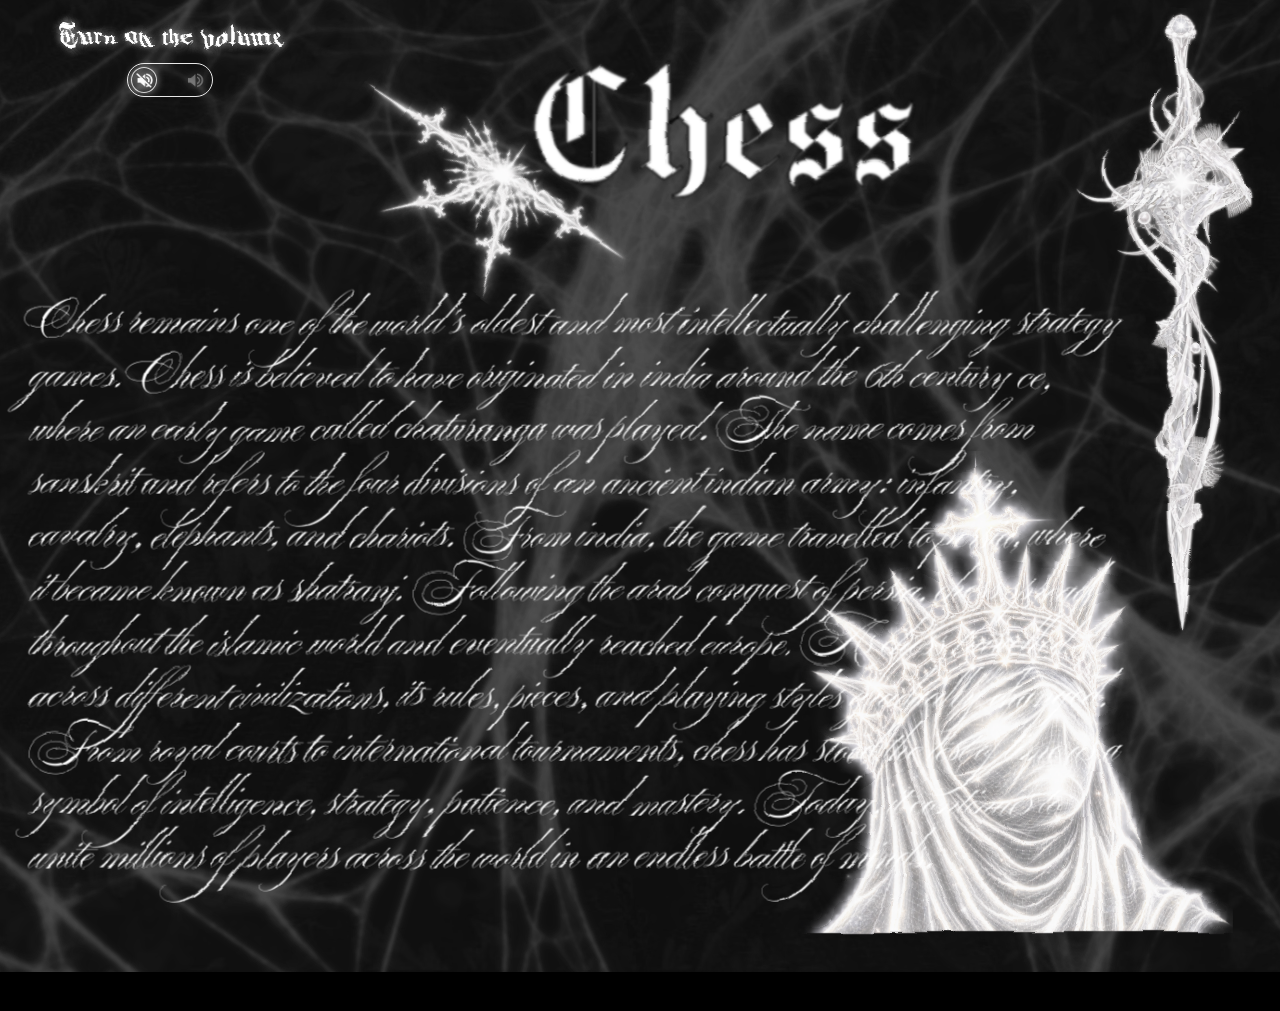
==== index.html @ 6fe042fa "Initial website upload" ====
<!doctype html>
<html lang="en">
<head>
  <meta charset="utf-8">
  <meta name="viewport" content="width=device-width, initial-scale=1">
  <meta name="theme-color" content="#000000">
  <title>Chess — A History of Strategy</title>
  <link rel="stylesheet" href="design.css">
</head>
<body>
  <div id="fogBackground" aria-hidden="true">
    <div id="webTexture" aria-hidden="true"></div>
  </div>
  <main class="page-stage" id="pageStage">
  <div class="shape rect image-db87d6950a4f" aria-hidden="true"></div>
  <div class="shape rect ethereal-w-db88f0aa579b" aria-hidden="true"></div>
<!-- frame: Board -->
<div class="frame board-db6f17278ef7">
<!-- rect: Luminous Ornate Starburst Sigil -->
  <div class="shape rect luminous-o-db871b9f9826">
  </div>
<!-- text: Chess -->
  <div class="shape text chess-db7df4e803c2">
    <svg width="437" xmlns="http://www.w3.org/2000/svg" height="248" id="screenshot-2c511da4-b9eb-80e9-8008-db7df4e803c2" viewBox="432 -190 437 248" style="-webkit-print-color-adjust::exact" xmlns:xlink="http://www.w3.org/1999/xlink" fill="none" version="1.1">
      <style></style>
      <g id="shape-2c511da4-b9eb-80e9-8008-db7df4e803c2">
        <defs>
          <filter id="filter-render-4599" x="-0.004662004662004662" y="-0.008333333333333333" width="1.0093240093240092" height="1.0166666666666666" filterUnits="objectBoundingBox" color-interpolation-filters="sRGB">
            <feFlood flood-opacity="0"></feFlood>
            <feBlend mode="normal" in="SourceGraphic"></feBlend>
            <feGaussianBlur stdDeviation="1"></feGaussianBlur>
          </filter>
          <filter id="filter-blur-render-4599" x="-0.004662004662004662" y="-0.008333333333333333" width="1.0093240093240092" height="1.0166666666666666" filterUnits="objectBoundingBox" color-interpolation-filters="sRGB">
            <feFlood flood-opacity="0"></feFlood>
            <feBlend mode="normal" in="SourceGraphic"></feBlend>
            <feGaussianBlur stdDeviation="1"></feGaussianBlur>
          </filter>
        </defs>
        <g transform="matrix(1.000000, 0.000000, 0.000000, 1.000000, 0.000000, 0.000000)" class="text-container" x="436" y="-185.9999999999999" width="429" height="240" filter="url(#filter-render-4599)" rx="0" ry="0">
          <defs>
            <pattern patternUnits="objectBoundingBox" width="428.6750183105469" height="240" id="fill-0-render-4599-0">
              <g>
                <rect width="428.6750183105469" height="240" style="fill:#ffffff;fill-opacity:1"></rect>
              </g>
            </pattern>
          </defs>
          <g class="fills" id="fills-2c511da4-b9eb-80e9-8008-db7df4e803c2"><text x="436" y="54.000000000000114" dominant-baseline="ideographic" textLength="428.6750183105469" lengthAdjust="spacingAndGlyphs" style="text-transform:none;font-family:&quot;Manufacturing Consent&quot;;letter-spacing:normal;font-style:normal;font-weight:400;white-space:pre;font-size:200px;text-decoration:none;direction:ltr;fill:#ffffff;fill-opacity:1">Chess</text></g>
          <g id="strokes-2c511da4-b9eb-80e9-8008-dbe4204a4ffa-2c511da4-b9eb-80e9-8008-db7df4e803c2" class="strokes">
            <g class="inner-stroke-shape">
              <defs>
                <clipPath id="inner-stroke-render-4599-0-2c511da4-b9eb-80e9-8008-db7df4e803c2-0">
                  <use href="#stroke-shape-render-4599-0-2c511da4-b9eb-80e9-8008-db7df4e803c2-0"></use>
                </clipPath><text x="436" y="54.000000000000114" dominant-baseline="ideographic" textLength="428.6750183105469" lengthAdjust="spacingAndGlyphs" style="text-transform:none;font-family:&quot;Manufacturing Consent&quot;;letter-spacing:normal;font-style:normal;font-weight:400;white-space:pre;font-size:200px;text-decoration:none;direction:ltr;fill:none;fill-opacity:none;stroke-width:4;stroke:#000000;stroke-opacity:1" id="stroke-shape-render-4599-0-2c511da4-b9eb-80e9-8008-db7df4e803c2-0">Chess</text>
              </defs>
              <use href="#stroke-shape-render-4599-0-2c511da4-b9eb-80e9-8008-db7df4e803c2-0" clip-path="url(&#x27;#inner-stroke-render-4599-0-2c511da4-b9eb-80e9-8008-db7df4e803c2-0&#x27;)"></use>
            </g>
          </g>
        </g>
      </g>
    </svg>
  </div>
  <!-- text: Chess remains one of the world's oldest and most intellectually challenging strategy games. Chess is believed to have originated in india around the 6th  century ce, where an early game called chaturanga was played. The name comes from sanskrit and refers to the four divisions of -->
  <div class="shape text chess-rema-dbd676393f07">
    <div class="text-node-html" id="html-text-node-2c511da4-b9eb-80e9-8008-dbd676393f07" data-x="34" data-y="322.0000000000001">
      <div class="root rich-text root-0" xmlns="http://www.w3.org/1999/xhtml">
        <div class="paragraph-set root-0-paragraph-set-0">
          <p class="paragraph root-0-paragraph-set-0-paragraph-0" dir="auto"><span class="text-node root-0-paragraph-set-0-paragraph-0-text-0">Chess remains one of the world&#x27;s oldest and most intellectually challenging strategy games. Chess is believed to have originated in india around the 6th century ce, where an early game called chaturanga was played. The name comes from sanskrit and refers to the four divisions of an ancient indian army: infantry, cavalry, elephants, and chariots. From india, the game travelled to persia, where it became known as shatranj. Following the arab conquest of persia, chess spread throughout the islamic world and eventually reached europe. As chess travelled across different civilizations, its rules, pieces, and playing styles gradually changed. From royal courts to international tournaments, chess has stood the test of time as a symbol of intelligence, strategy, patience, and mastery. Today, it continues to unite millions of players across the world in an endless battle of minds.</span></p>        </div>
      </div>
    </div>
  </div>
</div>
  </main>
  <script>
    (() => {
      const board = document.querySelector('.board-db6f17278ef7');
      const stage = document.getElementById('pageStage');
      const baseWidth = 1380;
      const baseHeight = 1090;
      function fitBoard() {
        const portraitLayout = window.matchMedia('(max-width: 700px) and (orientation: portrait)').matches;
        if (portraitLayout) {
          board.style.transform = 'none';
          board.style.left = '0px';
          stage.style.height = 'auto';
          stage.style.setProperty('--board-scale', 1);
          return;
        }
        const scale = Math.min(1, window.innerWidth / baseWidth);
        board.style.transform = `scale(${scale})`;
        const boardLeft = Math.max(0, (window.innerWidth - baseWidth * scale) / 2);
        board.style.left = `${boardLeft}px`;
        stage.style.height = `${Math.max(window.innerHeight, baseHeight * scale)}px`;
        stage.style.setProperty("--board-scale", scale);
      }
      window.addEventListener('resize', fitBoard, { passive: true });
      fitBoard();
    })();
  </script>  <!-- Low-strength animated displacement for a continuous liquid shimmer. -->
  <svg class="fluid-definitions" aria-hidden="true" focusable="false">
    <filter id="ambientFluidFilter" x="-12%" y="-12%" width="124%" height="124%" color-interpolation-filters="sRGB">
      <feTurbulence type="fractalNoise" baseFrequency="0.008 0.012" numOctaves="2" seed="8" result="fluidNoise">
        <animate attributeName="baseFrequency" values="0.01 0.014;0.016 0.022;0.01 0.014" dur="8s" repeatCount="indefinite" />
      </feTurbulence>
      <feDisplacementMap in="SourceGraphic" in2="fluidNoise" scale="3" xChannelSelector="R" yChannelSelector="G">
        <animate attributeName="scale" values="6;11;6" dur="6s" repeatCount="indefinite" />
      </feDisplacementMap>
    </filter>
    <filter id="kineticTextFilter" x="-14%" y="-20%" width="128%" height="140%" color-interpolation-filters="sRGB">
      <feTurbulence type="fractalNoise" baseFrequency="0.012 0.018" numOctaves="2" seed="5" result="textNoise">
        <animate attributeName="baseFrequency" values="0.02 0.028;0.034 0.044;0.02 0.028" dur="4s" repeatCount="indefinite" />
      </feTurbulence>
      <feDisplacementMap in="SourceGraphic" in2="textNoise" scale="8" xChannelSelector="R" yChannelSelector="G">
        <animate attributeName="scale" values="10;18;10" dur="3s" repeatCount="indefinite" />
      </feDisplacementMap>
    </filter>  </svg>
  <audio id="backgroundSong" src="song.mp3" autoplay loop preload="auto"></audio>
  <section class="sound-ui" aria-label="Background music control">
    <button id="volumePrompt" class="volume-prompt" type="button">Turn on the volume</button>
    <div class="volume-control">
      <button id="volumeToggle" class="sound-toggle" type="button" role="switch" aria-checked="false" aria-label="Turn background music on">
        <span class="sound-toggle-thumb"></span>
        <span class="volume-icon volume-icon--off" role="img" aria-label="Volume muted"></span>
        <span class="volume-icon volume-icon--on" role="img" aria-label="Volume on"></span>
      </button>
    </div>
  </section>
  <canvas id="emberDissolve" aria-hidden="true"></canvas>
  <script id="background-audio-controls">
    (() => {
      const audio = document.getElementById('backgroundSong');
      const toggle = document.getElementById('volumeToggle');
      const prompt = document.getElementById('volumePrompt');
      const canvas = document.getElementById('emberDissolve');
      const ctx = canvas.getContext('2d');
      const reducedMotion = matchMedia('(prefers-reduced-motion: reduce)').matches;
      let particles = [];
      let hidePromptTimer = 0;
      let particleFrame = 0;
      let audioFade = 0;
      function fadeAudio(target) {
        if (audioFade) cancelAnimationFrame(audioFade);
        const start = audio.volume;
        const startedAt = performance.now();
        const duration = 520;
        audio.muted = false;
        function step(now) {
          const progress = Math.min(1, (now - startedAt) / duration);
          const eased = 1 - Math.pow(1 - progress, 3);
          audio.volume = start + (target - start) * eased;
          if (progress < 1) audioFade = requestAnimationFrame(step);
          else { audioFade = 0; if (target === 0) audio.muted = true; }
        }
        audioFade = requestAnimationFrame(step);
      }
      audio.volume = 0;
      audio.muted = true;
      audio.play().catch(() => {});
      function resizeCanvas() {
        const dpr = Math.min(devicePixelRatio || 1, 2);
        canvas.width = Math.round(innerWidth * dpr);
        canvas.height = Math.round(innerHeight * dpr);
        canvas.style.width = innerWidth + 'px';
        canvas.style.height = innerHeight + 'px';
        ctx.setTransform(dpr, 0, 0, dpr, 0, 0);
      }
      resizeCanvas();
      addEventListener('resize', resizeCanvas, { passive: true });
      function emitMist() {
        if (reducedMotion) return;
        const rect = prompt.getBoundingClientRect();
        for (let i = 0; i < 105; i++) {
          particles.push({
            x: rect.left + Math.random() * rect.width,
            y: rect.top + Math.random() * rect.height,
            vx: (Math.random() - 0.5) * 0.8,
            vy: -0.2 - Math.random() * 0.75,
            size: 7 + Math.random() * 14,
            life: 0.85 + Math.random() * 0.15
          });
        }
        if (!particleFrame) particleFrame = requestAnimationFrame(drawMist);
      }
      function drawMist() {
        ctx.clearRect(0, 0, innerWidth, innerHeight);
        particles = particles.filter(p => p.life > 0);
        for (const p of particles) {
          p.x += p.vx; p.y += p.vy; p.vx += (Math.random() - 0.5) * 0.018;
          p.size += 0.055; p.life -= 0.006;
          const alpha = Math.max(0, p.life) * 0.42;
          const fog = ctx.createRadialGradient(p.x, p.y, 0, p.x, p.y, p.size);
          fog.addColorStop(0, `rgba(255,255,255,${alpha * 0.16})`);
          fog.addColorStop(0.42, `rgba(238,244,255,${alpha * 0.09})`);
          fog.addColorStop(1, 'rgba(255,255,255,0)');
          ctx.fillStyle = fog;
          ctx.beginPath(); ctx.arc(p.x, p.y, p.size, 0, Math.PI * 2); ctx.fill();
        }
        particleFrame = particles.length ? requestAnimationFrame(drawMist) : 0;
      }
      function setEnabled(enabled) {
        toggle.setAttribute('aria-checked', String(enabled));
        toggle.setAttribute('aria-label', enabled ? 'Turn background music off' : 'Turn background music on');
        if (enabled) {
          audio.play().catch(() => {});
          fadeAudio(0.42);
          if (!prompt.classList.contains('is-off') && !prompt.classList.contains('is-dissolving')) {
            prompt.classList.add('is-dissolving'); emitMist(); clearTimeout(hidePromptTimer);
            hidePromptTimer = setTimeout(() => { prompt.classList.add('is-off'); prompt.classList.remove('is-dissolving'); }, 2500);
          }
        } else {
          fadeAudio(0);
          clearTimeout(hidePromptTimer);
          prompt.classList.remove('is-off', 'is-dissolving');
        }
      }
      toggle.addEventListener('click', () => setEnabled(toggle.getAttribute('aria-checked') !== 'true'));
      prompt.addEventListener('click', () => setEnabled(true));
      document.addEventListener('visibilitychange', () => {
        if (!document.hidden && toggle.getAttribute('aria-checked') === 'true') audio.play().catch(() => {});
      });
    })();
  </script>
  <script id="kinetic-typography-script">
    (() => {
      const paragraph = document.querySelector('.chess-rema-dbd676393f07 .text-node');
      const heading = document.querySelector('.chess-db7df4e803c2');
      if (!paragraph) return;
      const textTargets = [paragraph, document.getElementById('volumePrompt')].filter(Boolean);
      const words = [];
      for (const target of textTargets) {
        const fragment = document.createDocumentFragment();
        for (const token of target.textContent.match(/\s+|\S+/g) || []) {
          if (/^\s+$/.test(token)) {
            fragment.append(document.createTextNode(token));
          } else {
            const word = document.createElement('span');
            word.className = 'kinetic-word';
            word.textContent = token;
            fragment.append(word);
            words.push(word);
          }
        }
        target.replaceChildren(fragment);
      }

      const pointer = { x: 0, y: 0, sx: 0, sy: 0, inside: false, started: false };
      let raf = 0;
      function move(event) {
        if (!pointer.started) {
          pointer.x = pointer.sx = event.clientX;
          pointer.y = pointer.sy = event.clientY;
          pointer.started = true;
        } else {
          pointer.x = event.clientX;
          pointer.y = event.clientY;
        }
        pointer.inside = true;
        if (!raf) raf = requestAnimationFrame(animate);
      }
      function leave() {
        pointer.inside = false;
        if (!raf) raf = requestAnimationFrame(animate);
      }
      function animate() {
        const ease = 0.09;
        pointer.sx += (pointer.x - pointer.sx) * ease;
        pointer.sy += (pointer.y - pointer.sy) * ease;
        let unsettled = Math.abs(pointer.x - pointer.sx) + Math.abs(pointer.y - pointer.sy) > 0.2;
        for (const word of words) {
          const rect = word.getBoundingClientRect();
          const dx = pointer.sx - (rect.left + rect.width / 2);
          const dy = pointer.sy - (rect.top + rect.height / 2);
          const distance = Math.hypot(dx, dy);
          const influence = pointer.inside ? Math.max(0, 1 - distance / 240) : 0;
          const hover = pointer.inside ? Math.max(0, 1 - distance / 100) : 0;
          const mx = dx * influence * 0.24;
          const my = dy * influence * 0.24 - hover * 16;
          word.style.setProperty('--mag-x', `${mx.toFixed(2)}px`);
          word.style.setProperty('--mag-y', `${my.toFixed(2)}px`);
          word.style.setProperty('--depth-z', `${(hover * 22).toFixed(2)}px`);
          word.style.setProperty('--tilt-x', `${(-dy / 78 * hover * 16).toFixed(2)}deg`);
          word.style.setProperty('--tilt-y', `${(dx / 78 * hover * 16).toFixed(2)}deg`);
          word.style.setProperty('--fluid-stretch', `${(1 + influence * 0.025).toFixed(3)}`);
          word.classList.toggle('kinetic-near', influence > 0.02);
          word.classList.toggle('kinetic-hover', hover > 0.04);
          if (influence > 0.01) unsettled = true;
        }
        if (heading) {
          const rect = heading.getBoundingClientRect();
          const dx = pointer.sx - (rect.left + rect.width / 2);
          const dy = pointer.sy - (rect.top + rect.height / 2);
          const distance = Math.hypot(dx, dy);
          const influence = pointer.inside ? Math.max(0, 1 - distance / 330) : 0;
          const hover = pointer.inside ? Math.max(0, 1 - distance / 165) : 0;
          heading.style.setProperty('--heading-x', `${(dx * influence * 0.12).toFixed(2)}px`);
          heading.style.setProperty('--heading-y', `${(dy * influence * 0.12 - hover * 7).toFixed(2)}px`);
          heading.style.setProperty('--heading-rotate-x', `${(-dy / 165 * hover * 7).toFixed(2)}deg`);
          heading.style.setProperty('--heading-rotate-y', `${(dx / 165 * hover * 7).toFixed(2)}deg`);
          heading.style.setProperty('--heading-scale', `${(1 + hover * 0.06).toFixed(3)}`);
          heading.classList.toggle('kinetic-heading-active', hover > 0.02);
          if (influence > 0.01) unsettled = true;
        }        raf = unsettled ? requestAnimationFrame(animate) : 0;
      }
      addEventListener('pointermove', move, { passive: true });
      addEventListener('pointerleave', leave, { passive: true });
      addEventListener('blur', leave);
    })();
  </script>
</body>
</html>
---- design.css ----
/* latin-ext */
@font-face {
  font-family: 'Manufacturing Consent';
  font-style: normal;
  font-weight: 400;
  font-display: block;
  src: url([data-uri]) format('woff2');
  unicode-range: U+0100-02BA, U+02BD-02C5, U+02C7-02CC, U+02CE-02D7, U+02DD-02FF, U+0304, U+0308, U+0329, U+1D00-1DBF, U+1E00-1E9F, U+1EF2-1EFF, U+2020, U+20A0-20AB, U+20AD-20C4, U+2113, U+2C60-2C7F, U+A720-A7FF;
}
/* latin */
@font-face {
  font-family: 'Manufacturing Consent';
  font-style: normal;
  font-weight: 400;
  font-display: block;
  src: url([data-uri]) format('woff2');
  unicode-range: U+0000-00FF, U+0131, U+0152-0153, U+02BB-02BC, U+02C6, U+02DA, U+02DC, U+0304, U+0308, U+0329, U+2000-206F, U+20AC, U+2122, U+2191, U+2193, U+2212, U+2215, U+FEFF, U+FFFD;
}

/* vietnamese */
@font-face {
  font-family: 'Ballet';
  font-style: normal;
  font-weight: 400;
  font-display: block;
  src: url([data-uri]) format('woff2');
  unicode-range: U+0102-0103, U+0110-0111, U+0128-0129, U+0168-0169, U+01A0-01A1, U+01AF-01B0, U+0300-0301, U+0303-0304, U+0308-0309, U+0323, U+0329, U+1EA0-1EF9, U+20AB;
}
/* latin-ext */
@font-face {
  font-family: 'Ballet';
  font-style: normal;
  font-weight: 400;
  font-display: block;
  src: url([data-uri]) format('woff2');
  unicode-range: U+0100-02BA, U+02BD-02C5, U+02C7-02CC, U+02CE-02D7, U+02DD-02FF, U+0304, U+0308, U+0329, U+1D00-1DBF, U+1E00-1E9F, U+1EF2-1EFF, U+2020, U+20A0-20AB, U+20AD-20C4, U+2113, U+2C60-2C7F, U+A720-A7FF;
}
/* latin */
@font-face {
  font-family: 'Ballet';
  font-style: normal;
  font-weight: 400;
  font-display: block;
  src: url([data-uri]) format('woff2');
  unicode-range: U+0000-00FF, U+0131, U+0152-0153, U+02BB-02BC, U+02C6, U+02DA, U+02DC, U+0304, U+0308, U+0329, U+2000-206F, U+20AC, U+2122, U+2191, U+2193, U+2212, U+2215, U+FEFF, U+FFFD;
}


html, body {
  margin: 0;
  min-height: 100%;
  min-width: 100%;
  padding: 0;
}

body {
  display: flex;
  flex-direction: column;
  align-items: center;
  width: 100vw;
  min-height: 100vh;
}

* {
  box-sizing: border-box;
}

.text-node { background-clip: text !important; -webkit-background-clip: text !important; }

/* Board */
.board-db6f17278ef7 {
  position: relative;
  width: 1380px;
  height: 1090px;
  background: #000000FF;
  overflow: hidden;
  z-index: 0;
}

/* king */
/* Chess remains one of the world's oldest and most intellectually challenging strategy games. Chess is believed to have originated in india around the 6th  century ce, where an early game called chaturanga was played. The name comes from sanskrit and refers to the four divisions of */
.chess-rema-dbd676393f07 {
  position: absolute;
  left: 34px;
  top: 322px;
  width: 1182px;
}
.chess-rema-dbd676393f07 .root-0 {
  
  
  display: flex;
  white-space: break-spaces;
  align-items: flex-start;
}
.chess-rema-dbd676393f07 .root-0-paragraph-set-0 {
  display: inline-flex;
  flex-direction: column;
  justify-content: inherit;
  min-width: 100%;
  margin-right: 1px;
  vertical-align: top;
}
.chess-rema-dbd676393f07 .root-0-paragraph-set-0-paragraph-0 {
  font-size: 0;
  line-height: 1.2;
  margin: 0;
  text-align: start;
}
.chess-rema-dbd676393f07 .root-0-paragraph-set-0-paragraph-0-text-0 {
  color: rgba(255, 255, 255, 1);
  text-transform: none;
  
  line-break: auto;
  overflow-wrap: initial;
  white-space: break-spaces;
  font-size: 48px;
  text-rendering: geometricPrecision;
  caret-color: rgba(255, 255, 255, 1);
  text-decoration: none;
  letter-spacing: 0px;
  font-family: "Ballet";
  font-style: normal;
  font-weight: 400;
}
.chess-rema-dbd676393f07 .root-0-paragraph-set-0-paragraph-1 {
  font-size: 0;
  line-height: 1.2;
  margin: 0;
  text-align: start;
}
.chess-rema-dbd676393f07 .root-0-paragraph-set-0-paragraph-1-text-0 {
  color: rgba(255, 255, 255, 1);
  text-transform: none;
  
  line-break: auto;
  overflow-wrap: initial;
  white-space: break-spaces;
  font-size: 48px;
  text-rendering: geometricPrecision;
  caret-color: rgba(255, 255, 255, 1);
  text-decoration: none;
  letter-spacing: 0px;
  font-family: "Ballet";
  font-style: normal;
  font-weight: 400;
}
.chess-rema-dbd676393f07 .root-0-paragraph-set-0-paragraph-2 {
  font-size: 0;
  line-height: 1.2;
  margin: 0;
  text-align: start;
}
.chess-rema-dbd676393f07 .root-0-paragraph-set-0-paragraph-2-text-0 {
  color: rgba(255, 255, 255, 1);
  text-transform: none;
  
  line-break: auto;
  overflow-wrap: initial;
  white-space: break-spaces;
  font-size: 48px;
  text-rendering: geometricPrecision;
  caret-color: rgba(255, 255, 255, 1);
  text-decoration: none;
  letter-spacing: 0px;
  font-family: "Ballet";
  font-style: normal;
  font-weight: 400;
}
.chess-rema-dbd676393f07 .root-0-paragraph-set-0-paragraph-3 {
  font-size: 0;
  line-height: 1.2;
  margin: 0;
  text-align: start;
}
.chess-rema-dbd676393f07 .root-0-paragraph-set-0-paragraph-3-text-0 {
  color: rgba(255, 255, 255, 1);
  text-transform: none;
  
  line-break: auto;
  overflow-wrap: initial;
  white-space: break-spaces;
  font-size: 48px;
  text-rendering: geometricPrecision;
  caret-color: rgba(255, 255, 255, 1);
  text-decoration: none;
  letter-spacing: 0px;
  font-family: "Ballet";
  font-style: normal;
  font-weight: 400;
}
.chess-rema-dbd676393f07 .root-0-paragraph-set-0-paragraph-4 {
  font-size: 0;
  line-height: 1.2;
  margin: 0;
  text-align: start;
}
.chess-rema-dbd676393f07 .root-0-paragraph-set-0-paragraph-4-text-0 {
  color: rgba(255, 255, 255, 1);
  text-transform: none;
  
  line-break: auto;
  overflow-wrap: initial;
  white-space: break-spaces;
  font-size: 48px;
  text-rendering: geometricPrecision;
  caret-color: rgba(255, 255, 255, 1);
  text-decoration: none;
  letter-spacing: 0px;
  font-family: "Ballet";
  font-style: normal;
  font-weight: 400;
}
.chess-rema-dbd676393f07 .root-0-paragraph-set-0-paragraph-5 {
  font-size: 0;
  line-height: 1.2;
  margin: 0;
  text-align: start;
}
.chess-rema-dbd676393f07 .root-0-paragraph-set-0-paragraph-5-text-0 {
  color: rgba(255, 255, 255, 1);
  text-transform: none;
  
  line-break: auto;
  overflow-wrap: initial;
  white-space: break-spaces;
  font-size: 48px;
  text-rendering: geometricPrecision;
  caret-color: rgba(255, 255, 255, 1);
  text-decoration: none;
  letter-spacing: 0px;
  font-family: "Ballet";
  font-style: normal;
  font-weight: 400;
}
.chess-rema-dbd676393f07 .root-0-paragraph-set-0-paragraph-6 {
  font-size: 0;
  line-height: 1.2;
  margin: 0;
  text-align: start;
}
.chess-rema-dbd676393f07 .root-0-paragraph-set-0-paragraph-6-text-0 {
  color: rgba(255, 255, 255, 1);
  text-transform: none;
  
  line-break: auto;
  overflow-wrap: initial;
  white-space: break-spaces;
  font-size: 48px;
  text-rendering: geometricPrecision;
  caret-color: rgba(255, 255, 255, 1);
  text-decoration: none;
  letter-spacing: 0px;
  font-family: "Ballet";
  font-style: normal;
  font-weight: 400;
}
.chess-rema-dbd676393f07 .root-0-paragraph-set-0-paragraph-7 {
  font-size: 0;
  line-height: 1.2;
  margin: 0;
  text-align: start;
}
.chess-rema-dbd676393f07 .root-0-paragraph-set-0-paragraph-7-text-0 {
  color: rgba(255, 255, 255, 1);
  text-transform: none;
  
  line-break: auto;
  overflow-wrap: initial;
  white-space: break-spaces;
  font-size: 48px;
  text-rendering: geometricPrecision;
  caret-color: rgba(255, 255, 255, 1);
  text-decoration: none;
  letter-spacing: 0px;
  font-family: "Ballet";
  font-style: normal;
  font-weight: 400;
}

/* Chess */
.chess-db7df4e803c2 > svg {
  position: absolute;
  top: 0px;
  left: 0px;
  transform: translate(-4px,-4px);
}
.chess-db7df4e803c2 {
  position: absolute;
  left: 560px;
  top: 11px;
  height: 240px;
}
.chess-db7df4e803c2 .root-0 {
  
  
  display: flex;
  white-space: break-spaces;
  align-items: flex-start;
}
.chess-db7df4e803c2 .root-0-paragraph-set-0 {
  display: inline-flex;
  flex-direction: column;
  justify-content: inherit;
  
  margin-right: 1px;
  vertical-align: top;
}
.chess-db7df4e803c2 .root-0-paragraph-set-0-paragraph-0 {
  font-size: 0;
  line-height: 1.2;
  margin: 0;
  text-align: left;
}
.chess-db7df4e803c2 .root-0-paragraph-set-0-paragraph-0-text-0 {
  color: rgba(255, 255, 255, 1);
  text-transform: none;
  
  line-break: auto;
  overflow-wrap: initial;
  white-space: pre;
  font-size: 200px;
  text-rendering: geometricPrecision;
  caret-color: rgba(255, 255, 255, 1);
  text-decoration: none;
  letter-spacing: 0px;
  font-family: "Manufacturing Consent";
  font-style: normal;
  font-weight: 400;
}

/* image */
.image-db87d6950a4f {
  position: absolute;
  left: 845px;
  top: 586px;
  width: 509px;
  height: 518px;
  background: url("kingbg.png") no-repeat center center / cover;
}

/* Luminous Ornate Starburst Sigil */
.luminous-o-db871b9f9826 {
  position: absolute;
  left: 416.26px;
  top: 12.57px;
  width: 244px;
  height: 345px;
  transform: matrix(0.56, -0.83, 0.83, 0.56, -0.00, 0.00);
  background: url("titleborder.png") no-repeat center center / cover;
  border: 2px solid #000000FF;
}

/* Ethereal White Filigree Sword */
.ethereal-w-db88f0aa579b {
  position: absolute;
  left: 974px;
  top: 176px;
  width: 618px;
  height: 820px;
  background: url("swordbg.png") no-repeat center center / cover;
}

/* Page layout and responsive scaling */
html, body { margin: 0; min-height: 100%; background: #000; color: #fff; }
body { overflow-x: hidden; overflow-y: auto; }
.page-stage { position: relative; width: 100%; min-height: 100vh; overflow: hidden; background: #000; }
.board-db6f17278ef7 { transform-origin: top left; overflow: visible; }
@media (prefers-reduced-motion: reduce) { html { scroll-behavior: auto; } }

/* Browser-scaled background artwork stays behind the board content. */
.page-stage { overflow: visible; --board-scale: 1; background: #000; }
.board-db6f17278ef7 { background: transparent; z-index: 1; }
.image-db87d6950a4f {
  position: fixed; left: auto; right: calc(50px * var(--board-scale)); top: auto; bottom: calc(-35px * var(--board-scale));
  width: calc(509px * var(--board-scale)); height: calc(518px * var(--board-scale));
  background: url("kingbg.png") no-repeat center / contain;
  z-index: 0; pointer-events: none;
}
.ethereal-w-db88f0aa579b {
  position: fixed; left: auto; right: calc(-200px * var(--board-scale)); top: calc(-144px * var(--board-scale)); bottom: auto;
  width: calc(618px * var(--board-scale)); height: calc(820px * var(--board-scale));
  background: url("swordbg.png") no-repeat center / contain;
  z-index: 0; pointer-events: none;
}
.luminous-o-db871b9f9826 {
  left: 416.26px; top: 12.57px; width: 244px; height: 345px;
  transform: rotate(304.36deg); border: 0;
  background: url("titleborder.png") no-repeat center / contain;
  pointer-events: none;
}
/* Layout refinements for the current viewport composition. */
.ethereal-w-db88f0aa579b {
  width: calc(464px * var(--board-scale));
  height: calc(615px * var(--board-scale));
  background-size: contain;
}
.chess-rema-dbd676393f07 {
  width: 860px;
}
.chess-rema-dbd676393f07 .root-0-paragraph-set-0 {
  min-width: 0;
  width: 100%;
}
.chess-rema-dbd676393f07 p,
.chess-rema-dbd676393f07 .text-node {
  white-space: normal !important;
  word-spacing: normal;
  letter-spacing: 0;
  text-align: left;
}.ethereal-w-db88f0aa579b {
  right: calc(-150px * var(--board-scale));
  top: calc(106px * var(--board-scale));
}.ethereal-w-db88f0aa579b {
  width: calc(524px * var(--board-scale));
  height: calc(675px * var(--board-scale));
  top: calc(56px * var(--board-scale));
}.ethereal-w-db88f0aa579b { top: calc(-44px * var(--board-scale)); }.ethereal-w-db88f0aa579b { top: calc(2px * var(--board-scale)); }.ethereal-w-db88f0aa579b {
  right: calc(-155px * var(--board-scale));
  top: calc(4px * var(--board-scale));
}.ethereal-w-db88f0aa579b { top: calc(8px * var(--board-scale)); }.chess-rema-dbd676393f07 { width: 740px; }.chess-rema-dbd676393f07 { width: 1182px; }body { background: #000; }
.page-stage { position: relative; z-index: 1; background: transparent; }
#fogBackground {
  position: fixed;
  inset: -8%;
  z-index: 0;
  overflow: hidden;
  pointer-events: none;
  background: #000;
}
#fogBackground::before,
#fogBackground::after {
  content: "";
  position: absolute;
  inset: 0;
  background: url("fog.jpg") center / cover no-repeat;
  mix-blend-mode: screen;
  will-change: transform, opacity;
}
#fogBackground::before {
  opacity: 0.22;
  filter: grayscale(1) brightness(0.62) contrast(0.8);
  animation: fog-drift-a 24s ease-in-out infinite alternate;
}
#fogBackground::after {
  opacity: 0.12;
  filter: grayscale(1) brightness(0.75) blur(2px);
  transform: scale(1.15);
  animation: fog-drift-b 31s ease-in-out infinite alternate;
}
@keyframes fog-drift-a {
  from { transform: translate3d(-2%, -1%, 0) scale(1.02); }
  to { transform: translate3d(2%, 1%, 0) scale(1.08); }
}
@keyframes fog-drift-b {
  from { transform: translate3d(2%, 1%, 0) scale(1.14); }
  to { transform: translate3d(-2%, -1%, 0) scale(1.21); }
}
@media (prefers-reduced-motion: reduce) {
  #fogBackground::before, #fogBackground::after { animation: none; }
}
#webTexture {
  position: absolute;
  inset: -8%;
  z-index: 1;
  overflow: hidden;
  pointer-events: none;
}
#webTexture::before,
#webTexture::after {
  content: "";
  position: absolute;
  inset: 0;
  background: url("web.png") center / cover no-repeat;
  filter: grayscale(1) brightness(0.65) contrast(0.8) blur(1px);
  mix-blend-mode: screen;
  will-change: transform, opacity;
}
#webTexture::before {
  opacity: 0.18;
  animation: web-drift-a 84s ease-in-out infinite alternate;
}
#webTexture::after {
  opacity: 0.09;
  filter: grayscale(1) brightness(0.7) blur(5px);
  animation: web-drift-b 112s ease-in-out infinite alternate;
}
@keyframes web-drift-a {
  from { transform: translate3d(-2%, 1%, 0) scale(1.04) rotate(-1deg); }
  to { transform: translate3d(2%, -1%, 0) scale(1.12) rotate(1deg); }
}
@keyframes web-drift-b {
  from { transform: translate3d(1%, -2%, 0) scale(1.15) rotate(1deg); }
  to { transform: translate3d(-1%, 2%, 0) scale(1.24) rotate(-1deg); }
}
@media (prefers-reduced-motion: reduce) {
  #webTexture::before, #webTexture::after { animation: none; }
}
/* More visible drift for the ethereal web texture. */
#webTexture::before {
  opacity: 0.28;
  animation: web-drift-visible-a 24s ease-in-out infinite alternate;
}
#webTexture::after {
  opacity: 0.16;
  animation: web-drift-visible-b 31s ease-in-out infinite alternate;
}
@keyframes web-drift-visible-a {
  from { transform: translate3d(-8%, 5%, 0) scale(1.08) rotate(-2deg); }
  to { transform: translate3d(8%, -5%, 0) scale(1.2) rotate(2deg); }
}
@keyframes web-drift-visible-b {
  from { transform: translate3d(7%, -8%, 0) scale(1.18) rotate(2deg); }
  to { transform: translate3d(-7%, 8%, 0) scale(1.32) rotate(-2deg); }
}
@media (prefers-reduced-motion: reduce) {
  #webTexture::before, #webTexture::after { animation: none; }
}


/* Continuous, subtle liquid motion across the page artwork. */
.fluid-definitions { position: absolute; width: 0; height: 0; overflow: hidden; }
.board-db6f17278ef7 > .shape,
.page-stage > .shape {
  filter: url(#ambientFluidFilter);
  animation: ambient-liquid-flow 9s ease-in-out infinite;
  will-change: translate, filter;
}
.board-db6f17278ef7 > .shape:nth-of-type(2n),
.page-stage > .shape:nth-of-type(2n) { animation-delay: -4.5s; }
@keyframes ambient-liquid-flow {
  0%, 100% { translate: 0 0; }
  50% { translate: 1.5px -1px; }
}
@media (prefers-reduced-motion: reduce) {
  .board-db6f17278ef7 > .shape,
  .page-stage > .shape { animation: none; filter: none; }
}
/* Pointer-reactive kinetic typography applies to the paragraph only. */
.chess-rema-dbd676393f07 .kinetic-word {
  display: inline-block;
  transform: translate3d(var(--mag-x, 0px), var(--mag-y, 0px), var(--depth-z, 0px))
    rotateX(var(--tilt-x, 0deg)) rotateY(var(--tilt-y, 0deg)) scaleX(var(--fluid-stretch, 1));
  transform-origin: center 70%;
  perspective: 460px;
  transform-style: preserve-3d;
  transition: text-shadow 180ms ease, filter 220ms ease;
  will-change: transform;
}
.chess-rema-dbd676393f07 .kinetic-near { filter: url(#kineticTextFilter); }
.chess-rema-dbd676393f07 .kinetic-hover {
  text-shadow: 0 4px 3px rgba(220, 238, 255, 0.8), 0 10px 22px rgba(255, 255, 255, 0.52);
}
@media (prefers-reduced-motion: reduce) {
  .chess-rema-dbd676393f07 .kinetic-word { transform: none !important; filter: none !important; transition: none; }
}

/* The title receives its own magnetic 3D response without the text warp filter. */
.chess-db7df4e803c2 {
  transform: perspective(760px) translate3d(var(--heading-x, 0px), var(--heading-y, 0px), 0) rotateX(var(--heading-rotate-x, 0deg)) rotateY(var(--heading-rotate-y, 0deg)) scale(var(--heading-scale, 1));
  transform-origin: center;
  will-change: transform;
  transition: filter 180ms ease;
}
.chess-db7df4e803c2.kinetic-heading-active {
  filter: drop-shadow(0 7px 14px rgba(235, 245, 255, 0.55));
}@media (prefers-reduced-motion: reduce) {
  .chess-db7df4e803c2 { transform: none !important; filter: none !important; }
}
/* Transparent music toggle and white prompt/dissolve. */
.sound-ui {
  position: fixed;
  z-index: 60;
  top: 18px;
  left: 20px;
  width: max-content;
  background: transparent;
  border: 0;
  padding: 0;
}
.volume-prompt {
  display: block;
  margin: 0 auto 7px;
  padding: 2px 4px;
  border: 0;
  color: #fff;
  background: transparent;
  font: 32px/1.05 "Manufacturing Consent", serif;
  text-shadow: 0 0 8px rgba(255,255,255,.8);
  cursor: pointer;
  filter: url(#kineticTextFilter);
  animation: volume-prompt-drift 2.4s ease-in-out infinite alternate;
}
.volume-prompt.is-off { opacity: 0; pointer-events: none; }
.volume-prompt.is-dissolving {
  animation: white-text-dissolve 900ms ease-in forwards;
  text-shadow: 0 0 10px #fff, 0 0 24px rgba(255,255,255,.95);
}
@keyframes volume-prompt-drift {
  from { text-shadow: 0 0 5px rgba(255,255,255,.55); }
  to { text-shadow: 0 0 15px rgba(255,255,255,1); }
}
@keyframes white-text-dissolve {
  0% { opacity: 1; filter: url(#kineticTextFilter) brightness(1); clip-path: inset(0); }
  45% { opacity: .85; filter: brightness(2.4) blur(1px); clip-path: inset(0 0 12%); }
  100% { opacity: 0; filter: brightness(3) blur(8px); clip-path: inset(0 0 100%); transform: translateY(-10px) scale(.94); }
}
.volume-control { display: flex; align-items: center; justify-content: center; gap: 10px; }
.volume-icon {
  flex: 0 0 32px;
  width: 32px;
  height: 32px;
  background-image: url("volume icons.png");
  background-repeat: no-repeat;
  background-size: 200% 100%;
  mix-blend-mode: screen;
  filter: drop-shadow(0 0 4px rgba(255,255,255,.55));
}
.volume-icon--on { background-position: left center; }
.volume-icon--off { background-position: right center; }
.sound-toggle {
  appearance: none;
  position: relative;
  width: 58px;
  height: 30px;
  padding: 0;
  border: 1px solid rgba(255,255,255,.9);
  border-radius: 20px;
  background: transparent;
  cursor: pointer;
  transition: border-color 180ms ease, box-shadow 180ms ease;
}
.sound-toggle:focus-visible { outline: 2px solid #fff; outline-offset: 4px; }
.sound-toggle-thumb {
  position: absolute;
  top: 4px;
  left: 4px;
  width: 20px;
  height: 20px;
  border-radius: 50%;
  background: #fff;
  box-shadow: 0 0 10px rgba(255,255,255,.8);
  transition: transform 220ms cubic-bezier(.2,.8,.2,1);
}
.sound-toggle[aria-checked="true"] .sound-toggle-thumb { transform: translateX(28px); }
.sound-toggle[aria-checked="true"] { box-shadow: 0 0 12px rgba(255,255,255,.55); }
#emberDissolve { position: fixed; inset: 0; z-index: 59; pointer-events: none; }
@media (max-width: 520px) {
  .sound-ui { top: 12px; left: 12px; transform: scale(.84); transform-origin: top left; }
}
@media (prefers-reduced-motion: reduce) {
  .volume-prompt { animation: none; }
  .volume-prompt.is-dissolving { animation-duration: 180ms; }
}
/* Give the prompt the same cursor-reactive word motion as the paragraph. */
.volume-prompt .kinetic-word {
  display: inline-block;
  transform: translate3d(var(--mag-x, 0px), var(--mag-y, 0px), var(--depth-z, 0px))
    rotateX(var(--tilt-x, 0deg)) rotateY(var(--tilt-y, 0deg)) scaleX(var(--fluid-stretch, 1));
  transform-style: preserve-3d;
  transition: text-shadow 180ms ease, filter 220ms ease;
  will-change: transform;
}
.volume-prompt .kinetic-near { filter: url(#kineticTextFilter); }
.volume-prompt .kinetic-hover { text-shadow: 0 0 12px #fff, 0 0 20px rgba(255,255,255,.8); }
@media (prefers-reduced-motion: reduce) {
  .volume-prompt .kinetic-word { transform: none !important; filter: none !important; transition: none; }
}

/* Keep both volume icons inside the transparent toggle track. */
.volume-icon {
  position: absolute;
  top: 5px;
  z-index: 2;
  flex: none;
  width: 22px;
  height: 22px;
  transition: opacity 180ms ease;
}
.volume-icon--on { right: 6px; left: auto; background-position: left center; opacity: .38; }
.volume-icon--off { left: 6px; right: auto; background-position: right center; opacity: .38; }
.sound-toggle[aria-checked="true"] .volume-icon--on,
.sound-toggle[aria-checked="false"] .volume-icon--off { opacity: 1; }
.sound-toggle { width: 86px; height: 34px; }
.sound-toggle-thumb {
  top: 3px;
  left: 3px;
  width: 26px;
  height: 26px;
  z-index: 1;
  background: rgba(255,255,255,.12);
  border: 1px solid rgba(255,255,255,.8);
  box-shadow: 0 0 8px rgba(255,255,255,.45);
}
.sound-toggle[aria-checked="true"] .sound-toggle-thumb { transform: translateX(52px); }

/* The prompt softly evaporates into pale mist when audio is enabled. */
.volume-prompt.is-dissolving {
  animation: mist-evaporation 2.4s ease-in forwards;
  text-shadow: 0 0 12px rgba(255,255,255,.9), 0 0 25px rgba(255,255,255,.55);
}
@keyframes mist-evaporation {
  0% { opacity: 1; filter: blur(0) brightness(1); transform: translateY(0) scale(1); letter-spacing: 0; }
  35% { opacity: .88; filter: blur(1.5px) brightness(1.15); transform: translateY(-2px) scale(1.01); letter-spacing: .015em; }
  72% { opacity: .46; filter: blur(6px) brightness(1.35); transform: translateY(-8px) scale(1.035); letter-spacing: .07em; }
  100% { opacity: 0; filter: blur(14px) brightness(1.5); transform: translateY(-18px) scale(1.08); letter-spacing: .13em; }
}

/* Keep the sound control fixed in place as its prompt evaporates. */
.sound-ui { width: 300px; }
.volume-prompt { width: 100%; white-space: nowrap; text-align: center; }
.volume-control { width: 100%; justify-content: center; }
.sound-toggle { transition: border-color 420ms ease, box-shadow 420ms ease; }
.sound-toggle-thumb {
  transition: transform 460ms cubic-bezier(.22, 1, .36, 1), background-color 300ms ease, box-shadow 300ms ease;
}

/* Portrait layout: reflow content instead of shrinking the desktop canvas. */
@media (max-width: 700px) and (orientation: portrait) {
  html, body { width: 100%; min-height: 100%; overflow-x: hidden; }
  .page-stage { height: auto !important; min-height: 100svh; overflow: hidden; }
  .board-db6f17278ef7 {
    position: relative;
    left: auto !important;
    width: 100%;
    height: auto;
    min-height: 100svh;
    padding: 76px 16px 250px;
    overflow: visible;
    transform: none !important;
  }
  .chess-db7df4e803c2 {
    position: relative;
    top: auto !important;
    left: auto !important;
    width: 100%;
    height: clamp(125px, 36vw, 165px);
    margin: 0 auto 12px;
  }
  .chess-db7df4e803c2 > svg {
    top: 0;
    left: 50%;
    width: min(86vw, 350px);
    height: auto;
    transform: translateX(-50%);
  }
  .luminous-o-db871b9f9826 {
    left: -65px;
    top: 0;
    width: 175px;
    height: 245px;
    opacity: .72;
  }
  .chess-rema-dbd676393f07 {
    position: relative;
    top: auto !important;
    left: auto !important;
    width: 100%;
    margin: 0 auto;
    z-index: 2;
  }
  .chess-rema-dbd676393f07 .root-0,
  .chess-rema-dbd676393f07 .root-0-paragraph-set-0 { display: block; min-width: 0; width: 100%; }
  .chess-rema-dbd676393f07 p,
  .chess-rema-dbd676393f07 .text-node {
    display: inline;
    white-space: normal !important;
    overflow-wrap: anywhere;
    font-size: clamp(23px, 6.1vw, 30px) !important;
    line-height: 1.42;
  }
  .chess-rema-dbd676393f07 p { margin: 0; }
  .image-db87d6950a4f {
    position: absolute !important;
    top: calc(100svh + 120px);
    right: -42px;
    bottom: auto;
    left: auto;
    width: min(68vw, 280px);
    height: min(72vw, 300px);
    opacity: .42;
  }
  .ethereal-w-db88f0aa579b {
    position: absolute !important;
    top: calc(100svh + 30px);
    right: -65px;
    bottom: auto;
    left: auto;
    width: min(55vw, 230px);
    height: min(85vw, 350px);
    opacity: .38;
  }
  .sound-ui {
    top: 8px;
    left: 50%;
    transform: translateX(-50%) scale(.74);
    transform-origin: top center;
  }
}

/* Portrait artwork stays pinned to the viewport while the page scrolls. */
@media (max-width: 700px) and (orientation: portrait) {
  .image-db87d6950a4f {
    position: fixed !important;
    top: auto;
    left: auto;
    right: -30px;
    bottom: -35px;
    width: min(68vw, 280px);
    height: min(72vw, 300px);
    opacity: .42;
    z-index: 0;
  }
  .ethereal-w-db88f0aa579b {
    position: fixed !important;
    top: calc(50vh - 115px);
    left: auto;
    right: -65px;
    bottom: auto;
    width: min(50vw, 215px);
    height: min(92vw, 380px);
    opacity: .38;
    z-index: 0;
  }
  .luminous-o-db871b9f9826 {
    left: -14px;
    top: 137px;
    width: 120px;
    height: 170px;
    opacity: .58;
    transform: rotate(304.36deg);
    transform-origin: center;
  }
}
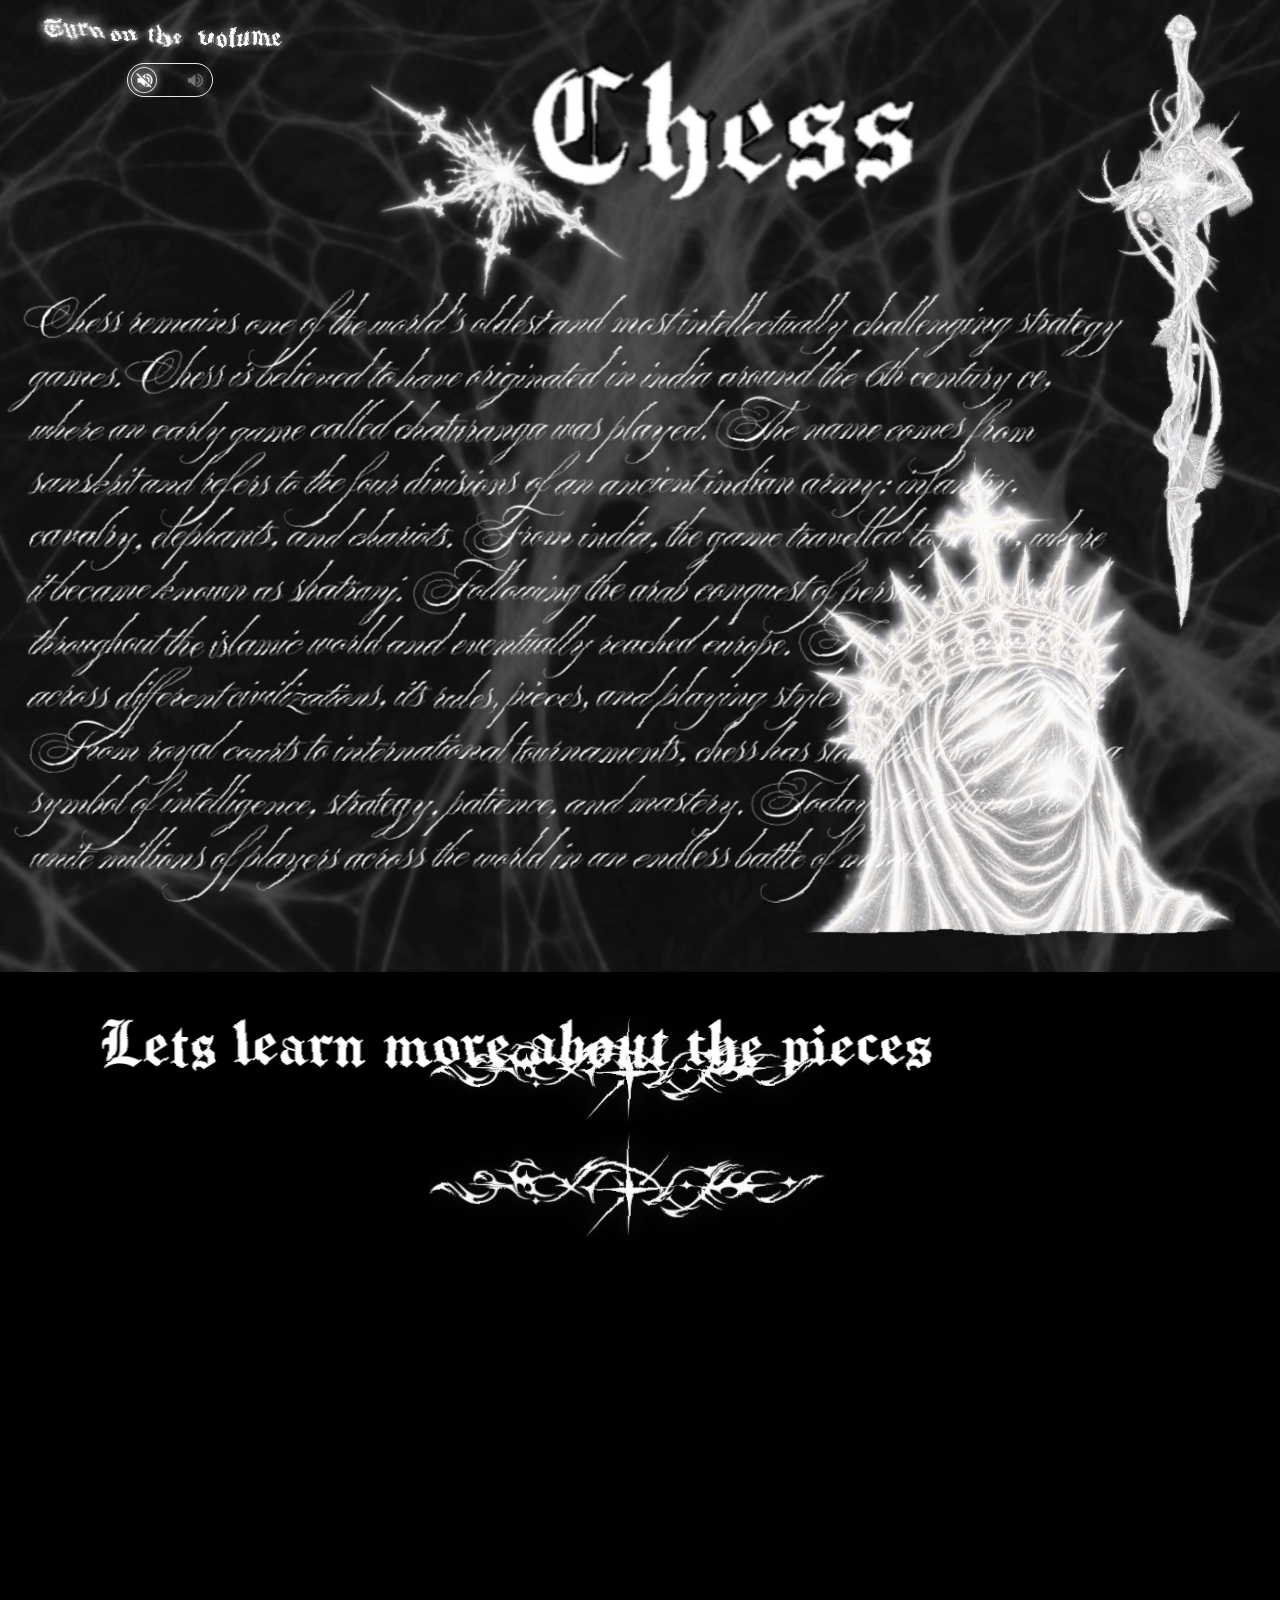
==== commit dfe13f1b: "Updated chess website and added assetes" ====
--- a/index.html
+++ b/index.html
@@ -14,6 +14,10 @@
   <main class="page-stage" id="pageStage">
   <div class="shape rect image-db87d6950a4f" aria-hidden="true"></div>
   <div class="shape rect ethereal-w-db88f0aa579b" aria-hidden="true"></div>
+<!-- rect: Ornate White Tribal Star Emblem -->
+  <div class="shape rect ornate-whi-dc98aa4d628b" aria-hidden="true"></div>
+<!-- rect: Ornate White Tribal Star Emblem -->
+  <div class="shape rect ornate-whi-dc987094a5af" aria-hidden="true"></div>
 <!-- frame: Board -->
 <div class="frame board-db6f17278ef7">
 <!-- rect: Luminous Ornate Starburst Sigil -->
@@ -68,6 +72,18 @@
       </div>
     </div>
   </div>
+  <div class="shape text lets-learn-dc952e24671e">
+    <div class="text-node-html" id="html-text-node-ebe5545f-1a45-8056-8008-dc952e24671e" data-x="106" data-y="1077">
+      <div class="root rich-text root-0" xmlns="http://www.w3.org/1999/xhtml">
+        <div class="paragraph-set root-0-paragraph-set-0">
+          <p class="paragraph root-0-paragraph-set-0-paragraph-0" dir="ltr"><span class="text-node root-0-paragraph-set-0-paragraph-0-text-0">Lets learn more about the pieces</span></p>
+        </div>
+      </div>
+    </div>
+  </div>
+  <video class="fog-video" muted loop playsinline preload="none">
+    <source src="Fogvideo.MOV">
+  </video>
 </div>
   </main>
   <script>
@@ -75,7 +91,7 @@
       const board = document.querySelector('.board-db6f17278ef7');
       const stage = document.getElementById('pageStage');
       const baseWidth = 1380;
-      const baseHeight = 1090;
+      const baseHeight = 2000;
       function fitBoard() {
         const portraitLayout = window.matchMedia('(max-width: 700px) and (orientation: portrait)').matches;
         if (portraitLayout) {
@@ -94,6 +110,23 @@
       }
       window.addEventListener('resize', fitBoard, { passive: true });
       fitBoard();
+      const fogVideo = document.querySelector('.fog-video');
+      const descriptionText = document.querySelector('.chess-rema-dbd676393f07');
+      if (fogVideo) {
+        const revealFog = () => {
+          fogVideo.classList.add('is-visible');
+          fogVideo.play().catch(() => {});
+        };
+        const revealOnScroll = () => {
+          const rect = fogVideo.getBoundingClientRect();
+          const descriptionRect = descriptionText ? descriptionText.getBoundingClientRect() : { bottom: 0 };
+          if (descriptionRect.bottom <= 0 && rect.top < innerHeight && rect.bottom > 0) {
+            revealFog();
+            removeEventListener('scroll', revealOnScroll);
+          }
+        };
+        addEventListener('scroll', revealOnScroll, { passive: true });
+      }
     })();
   </script>  <!-- Low-strength animated displacement for a continuous liquid shimmer. -->
   <svg class="fluid-definitions" aria-hidden="true" focusable="false">
@@ -112,12 +145,19 @@
       <feDisplacementMap in="SourceGraphic" in2="textNoise" scale="8" xChannelSelector="R" yChannelSelector="G">
         <animate attributeName="scale" values="10;18;10" dur="3s" repeatCount="indefinite" />
       </feDisplacementMap>
-    </filter>  </svg>
-  <audio id="backgroundSong" src="song.mp3" autoplay loop preload="auto"></audio>
-  <section class="sound-ui" aria-label="Background music control">
+    </filter>
+    <filter id="fogBlackKey" color-interpolation-filters="sRGB">
+      <feColorMatrix type="matrix" values="1 0 0 0 0  0 1 0 0 0  0 0 1 0 0  0.2126 0.7152 0.0722 0 0" />
+      <feComponentTransfer>
+        <feFuncA type="table" tableValues="0 0 0 0 0 0 0.08 0.35 0.75 1 1" />
+      </feComponentTransfer>
+    </filter>
+  </svg>
+  <audio id="backgroundSong" src="song.mp3" loop preload="auto" muted></audio>
+  <section class="sound-ui" aria-label="Sound control">
     <button id="volumePrompt" class="volume-prompt" type="button">Turn on the volume</button>
     <div class="volume-control">
-      <button id="volumeToggle" class="sound-toggle" type="button" role="switch" aria-checked="false" aria-label="Turn background music on">
+      <button id="volumeToggle" class="sound-toggle" type="button" role="switch" aria-checked="false" aria-label="Turn sound on">
         <span class="sound-toggle-thumb"></span>
         <span class="volume-icon volume-icon--off" role="img" aria-label="Volume muted"></span>
         <span class="volume-icon volume-icon--on" role="img" aria-label="Volume on"></span>
@@ -128,6 +168,8 @@
   <script id="background-audio-controls">
     (() => {
       const audio = document.getElementById('backgroundSong');
+      const videoAudio = document.querySelector('.fog-video');
+      const audioElements = [audio, videoAudio].filter(Boolean);
       const toggle = document.getElementById('volumeToggle');
       const prompt = document.getElementById('volumePrompt');
       const canvas = document.getElementById('emberDissolve');
@@ -139,21 +181,26 @@
       let audioFade = 0;
       function fadeAudio(target) {
         if (audioFade) cancelAnimationFrame(audioFade);
-        const start = audio.volume;
+        const starts = audioElements.map(item => item.volume);
+        const targets = audioElements.map(item => item === videoAudio ? Math.min(1, target * 1.3) : target);
         const startedAt = performance.now();
         const duration = 520;
-        audio.muted = false;
+        audioElements.forEach(item => { item.muted = false; });
         function step(now) {
           const progress = Math.min(1, (now - startedAt) / duration);
           const eased = 1 - Math.pow(1 - progress, 3);
-          audio.volume = start + (target - start) * eased;
+          audioElements.forEach((item, index) => {
+            item.volume = starts[index] + (targets[index] - starts[index]) * eased;
+          });
           if (progress < 1) audioFade = requestAnimationFrame(step);
-          else { audioFade = 0; if (target === 0) audio.muted = true; }
+          else {
+            audioFade = 0;
+            if (target === 0) audioElements.forEach(item => { item.muted = true; });
+          }
         }
         audioFade = requestAnimationFrame(step);
       }
-      audio.volume = 0;
-      audio.muted = true;
+      audioElements.forEach(item => { item.volume = 0; item.muted = true; });
       audio.play().catch(() => {});
       function resizeCanvas() {
         const dpr = Math.min(devicePixelRatio || 1, 2);
@@ -198,9 +245,10 @@
       }
       function setEnabled(enabled) {
         toggle.setAttribute('aria-checked', String(enabled));
-        toggle.setAttribute('aria-label', enabled ? 'Turn background music off' : 'Turn background music on');
+        toggle.setAttribute('aria-label', enabled ? 'Turn sound off' : 'Turn sound on');
         if (enabled) {
           audio.play().catch(() => {});
+          if (videoAudio.classList.contains('is-visible')) videoAudio.play().catch(() => {});
           fadeAudio(0.42);
           if (!prompt.classList.contains('is-off') && !prompt.classList.contains('is-dissolving')) {
             prompt.classList.add('is-dissolving'); emitMist(); clearTimeout(hidePromptTimer);
@@ -215,7 +263,10 @@
       toggle.addEventListener('click', () => setEnabled(toggle.getAttribute('aria-checked') !== 'true'));
       prompt.addEventListener('click', () => setEnabled(true));
       document.addEventListener('visibilitychange', () => {
-        if (!document.hidden && toggle.getAttribute('aria-checked') === 'true') audio.play().catch(() => {});
+        if (!document.hidden && toggle.getAttribute('aria-checked') === 'true') {
+          audio.play().catch(() => {});
+          if (videoAudio.classList.contains('is-visible')) videoAudio.play().catch(() => {});
+        }
       });
     })();
   </script>
@@ -224,7 +275,7 @@
       const paragraph = document.querySelector('.chess-rema-dbd676393f07 .text-node');
       const heading = document.querySelector('.chess-db7df4e803c2');
       if (!paragraph) return;
-      const textTargets = [paragraph, document.getElementById('volumePrompt')].filter(Boolean);
+      const textTargets = [paragraph, document.querySelector('.lets-learn-dc952e24671e .text-node'), document.getElementById('volumePrompt')].filter(Boolean);
       const words = [];
       for (const target of textTargets) {
         const fragment = document.createDocumentFragment();
@@ -305,5 +356,6 @@
       addEventListener('blur', leave);
     })();
   </script>
+
 </body>
 </html>
--- a/design.css
+++ b/design.css
@@ -77,7 +77,6 @@
   z-index: 0;
 }
 
-/* king */
 /* Chess remains one of the world's oldest and most intellectually challenging strategy games. Chess is believed to have originated in india around the 6th  century ce, where an early game called chaturanga was played. The name comes from sanskrit and refers to the four divisions of */
 .chess-rema-dbd676393f07 {
   position: absolute;
@@ -427,6 +426,38 @@
   pointer-events: none;
   background: #000;
 }
+.fog-video {
+  position: absolute;
+  z-index: 2;
+  top: 1170px;
+  left: 206px;
+  width: 500px;
+  height: 750px;
+  object-fit: contain;
+  clip-path: inset(2.5% 2.5% 0% 10%);
+  -webkit-mask-image:
+    linear-gradient(to right, transparent, #000 500px),
+    linear-gradient(to bottom, transparent, #000 200px);
+  -webkit-mask-composite: source-in;
+  mask-image:
+    linear-gradient(to right, transparent, #000 500px),
+    linear-gradient(to bottom, transparent, #000 200px);
+  mask-composite: intersect;
+  mix-blend-mode: screen;
+  pointer-events: none;
+  visibility: hidden;
+  opacity: 0;
+  filter: url(#fogBlackKey) blur(12px) brightness(1.8) contrast(1.1);
+  transform: scale(.97);
+  transform-origin: center;
+  transition: opacity 1800ms ease, filter 1800ms ease, transform 1800ms ease;
+}
+.fog-video.is-visible {
+  visibility: visible;
+  opacity: 1;
+  filter: url(#fogBlackKey) blur(0) brightness(1.8) contrast(1.1);
+  transform: scale(1);
+}
 #fogBackground::before,
 #fogBackground::after {
   content: "";
@@ -717,13 +748,13 @@
 /* Portrait layout: reflow content instead of shrinking the desktop canvas. */
 @media (max-width: 700px) and (orientation: portrait) {
   html, body { width: 100%; min-height: 100%; overflow-x: hidden; }
-  .page-stage { height: auto !important; min-height: 100svh; overflow: hidden; }
+  .page-stage { height: auto !important; min-height: 2000px; overflow: hidden; }
   .board-db6f17278ef7 {
     position: relative;
     left: auto !important;
     width: 100%;
     height: auto;
-    min-height: 100svh;
+    min-height: 2000px;
     padding: 76px 16px 250px;
     overflow: visible;
     transform: none !important;
@@ -794,6 +825,12 @@
     left: 50%;
     transform: translateX(-50%) scale(.74);
     transform-origin: top center;
+  }
+  .fog-video {
+    top: 1170px;
+    left: 116px;
+    width: min(500px, calc(100vw - 132px));
+    height: 750px;
   }
 }
 
@@ -831,3 +868,37 @@
     transform-origin: center;
   }
 }
+
+
+/* Ornate White Tribal Star Emblem */
+.ornate-whi-dc98aa4d628b {
+  position: absolute;
+  left: 515px;
+  top: 869px;
+  width: 224px;
+  height: 398px;
+  transform: matrix(0, 1, -1, 0, 0, 0);
+  background: url("border.png") no-repeat center / contain;
+}
+/* Lets learn more about the pieces */
+.lets-learn-dc952e24671e { position: absolute; left: 106px; top: 1077px; height: 96px; filter: blur(1px); }
+.lets-learn-dc952e24671e .root-0 { display: flex; white-space: break-spaces; align-items: flex-start; }
+.lets-learn-dc952e24671e .root-0-paragraph-set-0 { display: inline-flex; flex-direction: column; margin-right: 1px; vertical-align: top; }
+.lets-learn-dc952e24671e .root-0-paragraph-set-0-paragraph-0 { font-size: 0; line-height: 1.2; margin: 0; text-align: left; }
+.lets-learn-dc952e24671e .root-0-paragraph-set-0-paragraph-0-text-0 { color: #fff; white-space: pre; font-size: 80px; text-rendering: geometricPrecision; letter-spacing: 0; font-family: "Manufacturing Consent"; font-style: normal; font-weight: 400; }
+.lets-learn-dc952e24671e .kinetic-word { display: inline-block; transform: translate3d(var(--mag-x, 0px), var(--mag-y, 0px), var(--depth-z, 0px)) rotateX(var(--tilt-x, 0deg)) rotateY(var(--tilt-y, 0deg)) scaleX(var(--fluid-stretch, 1)); transform-origin: center 70%; perspective: 460px; transform-style: preserve-3d; transition: text-shadow 180ms ease, filter 220ms ease; will-change: transform; }
+.lets-learn-dc952e24671e .kinetic-near { filter: url(#kineticTextFilter); }
+.lets-learn-dc952e24671e .kinetic-hover { text-shadow: 0 4px 3px rgba(220,238,255,.8), 0 10px 22px rgba(255,255,255,.52); }
+@media (prefers-reduced-motion: reduce) { .lets-learn-dc952e24671e .kinetic-word { transform: none !important; filter: none !important; transition: none; } }
+
+/* Second ornate emblem, aligned with the existing border image */
+.ornate-whi-dc987094a5af {
+  position: absolute;
+  left: 514.89px;
+  top: 986.11px;
+  width: 224px;
+  height: 397.77px;
+  transform: matrix(0, 1, -1, 0, 0, 0);
+  background: url("border.png") no-repeat center / cover;
+}
+
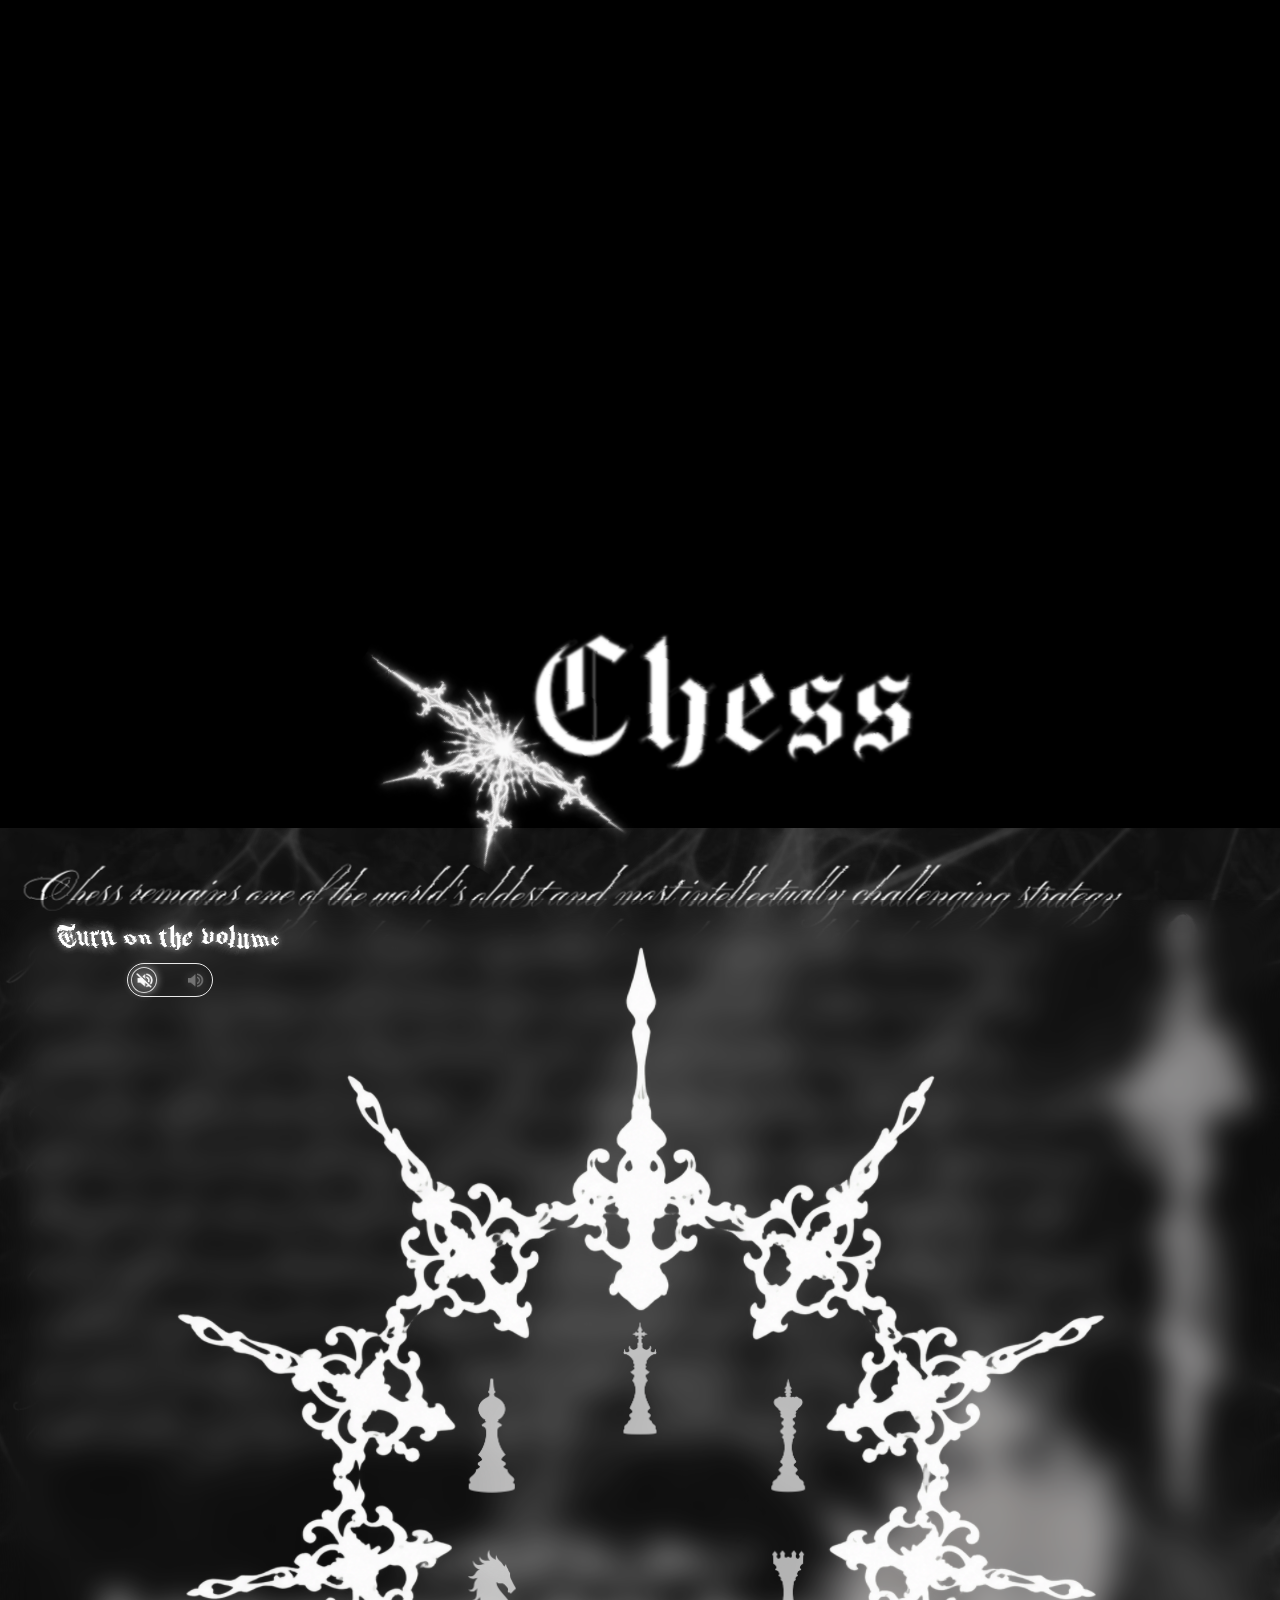
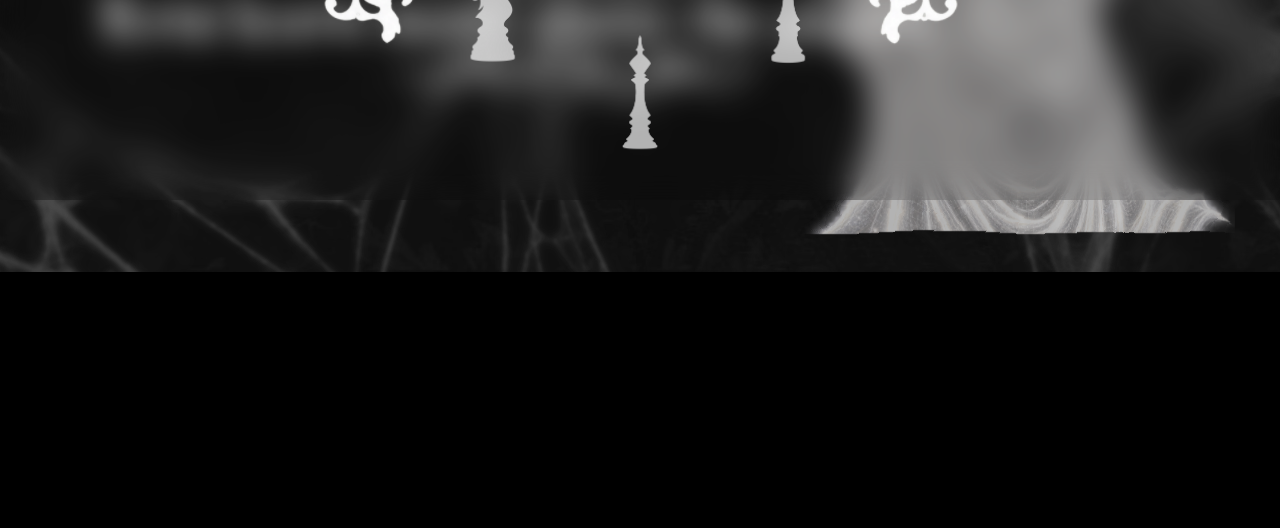
==== commit 4c0b728a: "Add new files and codes" ====
--- a/index.html
+++ b/index.html
@@ -2,10 +2,25 @@
 <html lang="en">
 <head>
   <meta charset="utf-8">
-  <meta name="viewport" content="width=device-width, initial-scale=1">
+  <meta name="viewport" content="width=device-width, initial-scale=1, viewport-fit=cover">
   <meta name="theme-color" content="#000000">
   <title>Chess — A History of Strategy</title>
   <link rel="stylesheet" href="design.css">
+  <style id="chess-intro-style">
+    /* ---- chess clock intro -> king card sequence ---- */
+    .king-blur { display: none !important; }                 /* replaced by #introVeil (same blur/dim look) */
+    #kingScrollRoom { flex: 0 0 100vh; height: 100vh; height: 100dvh; width: 100%; pointer-events: none; } /* scroll room after the WebGL king */
+    #introVeil { position: fixed; inset: 0; z-index: 40; pointer-events: none; visibility: hidden; }
+    #chessIntroFrame { position: fixed; inset: 0; width: 100%; height: 100%; border: 0; z-index: 45; background: transparent; pointer-events: none; visibility: hidden; color-scheme: normal; transform-origin: 0 0; will-change: transform, opacity; }
+    /* the king card is no longer scroll-driven: it is fixed and the script fades/rises it in */
+    #kingPageSection.king-page-section { position: fixed; inset: 0; z-index: 50; flex: none; width: 100%; height: 100vh; height: 100dvh;
+      transform: translateY(100vh); opacity: 0; visibility: hidden; pointer-events: none; will-change: transform, opacity; }
+    #kingPageSection.is-live { pointer-events: auto; }
+  </style>
+  <script>
+    if ('scrollRestoration' in history) history.scrollRestoration = 'manual';
+    window.addEventListener('pageshow', () => window.scrollTo(0, 0));
+  </script>
 </head>
 <body>
   <div id="fogBackground" aria-hidden="true">
@@ -14,12 +29,12 @@
   <main class="page-stage" id="pageStage">
   <div class="shape rect image-db87d6950a4f" aria-hidden="true"></div>
   <div class="shape rect ethereal-w-db88f0aa579b" aria-hidden="true"></div>
+<!-- frame: Board -->
+<div class="frame board-db6f17278ef7">
 <!-- rect: Ornate White Tribal Star Emblem -->
   <div class="shape rect ornate-whi-dc98aa4d628b" aria-hidden="true"></div>
 <!-- rect: Ornate White Tribal Star Emblem -->
   <div class="shape rect ornate-whi-dc987094a5af" aria-hidden="true"></div>
-<!-- frame: Board -->
-<div class="frame board-db6f17278ef7">
 <!-- rect: Luminous Ornate Starburst Sigil -->
   <div class="shape rect luminous-o-db871b9f9826">
   </div>
@@ -81,11 +96,61 @@
       </div>
     </div>
   </div>
-  <video class="fog-video" muted loop playsinline preload="none">
-    <source src="Fogvideo.MOV">
-  </video>
 </div>
   </main>
+  <div class="king-blur" id="kingBlur" aria-hidden="true"></div>
+  <div id="kingScrollRoom" aria-hidden="true"></div>
+  <div id="introVeil" aria-hidden="true"></div>
+  <iframe id="chessIntroFrame" src="chess_clock_intro.html" title="Chess intro animation" allow="autoplay" aria-hidden="true" tabindex="-1"></iframe>
+  <section class="king-page-section" id="kingPageSection" aria-label="The King chess piece">
+    <iframe class="king-page-frame" id="kingPageFrame" src="kpage.html" title="The King chess piece"></iframe>
+  </section>
+  <script>
+    /* Pin the end of index.html in place while the king card scrolls over it (this is what shows blurred around the card). */
+    (() => {
+      const stage = document.getElementById('pageStage');
+      const pin = () => { stage.style.top = Math.min(0, window.innerHeight - stage.offsetHeight) + 'px'; };
+      new ResizeObserver(pin).observe(stage);
+      addEventListener('resize', pin, { passive: true });
+      pin();
+    })();
+  </script>
+  <script>
+    (() => {
+      const section = document.getElementById('kingPageSection');
+      const frame = document.getElementById('kingPageFrame');
+      const blur = document.getElementById('kingBlur');
+      let childReady = false;
+      let typingStarted = false;
+      const update = () => {
+        const rect = section.getBoundingClientRect();
+        const vh = window.innerHeight;
+        // blur fades in (it does not scroll) as the card rises over the pinned index page
+        const progress = Math.min(1, Math.max(0, 1 - rect.top / vh));
+        const t = Math.min(1, Math.max(0, (progress - 0.3) / 0.7));
+        const eased = t * t * (3 - 2 * t);
+        blur.style.opacity = eased;
+        blur.style.visibility = eased > 0 ? 'visible' : 'hidden';
+        // start the typewriter once the card is (almost) fully on screen
+        const mostlyVisible = rect.top <= vh * 0.15 && rect.bottom >= vh * 0.85;
+        if (mostlyVisible && childReady && !typingStarted) {
+          frame.contentWindow.postMessage({ type: 'start-king-typewriter' }, '*');
+        }
+      };
+      window.addEventListener('message', (event) => {
+        if (event.source !== frame.contentWindow) return;
+        if (event.data?.type === 'king-typewriter-ready') { childReady = true; update(); }
+        if (event.data?.type === 'king-typewriter-started') typingStarted = true;
+      });
+      window.addEventListener('scroll', update, { passive: true });
+      window.addEventListener('resize', update, { passive: true });
+      // the iframe's own scripts are ready once it has loaded, even if its "ready" message was missed
+      frame.addEventListener('load', () => { childReady = true; update(); });
+      // safety net: keep checking until the typing has actually started
+      const poll = setInterval(() => { if (typingStarted) clearInterval(poll); else update(); }, 400);
+      update();
+    })();
+  </script>
   <script>
     (() => {
       const board = document.querySelector('.board-db6f17278ef7');
@@ -93,40 +158,46 @@
       const baseWidth = 1380;
       const baseHeight = 2000;
       function fitBoard() {
-        const portraitLayout = window.matchMedia('(max-width: 700px) and (orientation: portrait)').matches;
-        if (portraitLayout) {
-          board.style.transform = 'none';
+        const portrait = window.innerWidth <= 1024 && window.innerHeight > window.innerWidth;
+        stage.classList.toggle('is-portrait', portrait);
+        const learn = board.querySelector('.lets-learn-dc952e24671e');
+        const emblems = [...board.querySelectorAll('.shape[class*="ornate-whi"]')];
+        if (portrait) {
+          const W = 540, scale = window.innerWidth / W;
+          board.style.transform = `scale(${scale})`;
           board.style.left = '0px';
-          stage.style.height = 'auto';
-          stage.style.setProperty('--board-scale', 1);
+          const para = board.querySelector('.chess-rema-dbd676393f07');
+          const viewH = window.innerHeight / scale;                   // screen height in canvas units
+          const paraBottom = para.offsetTop + para.offsetHeight;
+          const lh = learn.offsetHeight, em = 30, half = 224 * 0.52 / 2, off = 30;
+          const blockH = lh + 2 * (off + half) - lh;                  // heading + emblem frame
+          // heading sits a short, fixed distance below the text; any spare screen height goes below it (king art lives there)
+          const learnTop = paraBottom + 70;
+          learn.style.top = `${learnTop}px`;
+          const cy = learnTop + lh / 2;
+          emblems.forEach((el, i) => {
+            el.style.left = `${W / 2 - el.offsetWidth / 2}px`;
+            el.style.top = `${cy + (i === 0 ? -off : off) - el.offsetHeight / 2}px`;
+          });
+          const bottom = cy + off + half + 30;
+          stage.style.height = `${Math.max(window.innerHeight, bottom * scale)}px`;
+          stage.style.setProperty('--board-scale', scale);
           return;
         }
+        learn.style.top = ''; emblems.forEach((el) => { el.style.left = ''; el.style.top = ''; });
         const scale = Math.min(1, window.innerWidth / baseWidth);
         board.style.transform = `scale(${scale})`;
-        const boardLeft = Math.max(0, (window.innerWidth - baseWidth * scale) / 2);
-        board.style.left = `${boardLeft}px`;
-        stage.style.height = `${Math.max(window.innerHeight, baseHeight * scale)}px`;
-        stage.style.setProperty("--board-scale", scale);
+        board.style.left = `${Math.max(0, (window.innerWidth - baseWidth * scale) / 2)}px`;
+        let borderBottom = 0;
+        emblems.forEach((el) => { borderBottom = Math.max(borderBottom, el.offsetTop + el.offsetHeight / 2 + el.offsetWidth / 2); });
+        const contentBottom = Math.max(borderBottom, 1077 + 96) * scale + 25;
+        stage.style.height = `${Math.max(window.innerHeight, contentBottom)}px`;
+        stage.style.setProperty('--board-scale', scale);
       }
       window.addEventListener('resize', fitBoard, { passive: true });
       fitBoard();
-      const fogVideo = document.querySelector('.fog-video');
-      const descriptionText = document.querySelector('.chess-rema-dbd676393f07');
-      if (fogVideo) {
-        const revealFog = () => {
-          fogVideo.classList.add('is-visible');
-          fogVideo.play().catch(() => {});
-        };
-        const revealOnScroll = () => {
-          const rect = fogVideo.getBoundingClientRect();
-          const descriptionRect = descriptionText ? descriptionText.getBoundingClientRect() : { bottom: 0 };
-          if (descriptionRect.bottom <= 0 && rect.top < innerHeight && rect.bottom > 0) {
-            revealFog();
-            removeEventListener('scroll', revealOnScroll);
-          }
-        };
-        addEventListener('scroll', revealOnScroll, { passive: true });
-      }
+      window.addEventListener('load', fitBoard);
+      if (document.fonts && document.fonts.ready) document.fonts.ready.then(fitBoard);
     })();
   </script>  <!-- Low-strength animated displacement for a continuous liquid shimmer. -->
   <svg class="fluid-definitions" aria-hidden="true" focusable="false">
@@ -146,14 +217,9 @@
         <animate attributeName="scale" values="10;18;10" dur="3s" repeatCount="indefinite" />
       </feDisplacementMap>
     </filter>
-    <filter id="fogBlackKey" color-interpolation-filters="sRGB">
-      <feColorMatrix type="matrix" values="1 0 0 0 0  0 1 0 0 0  0 0 1 0 0  0.2126 0.7152 0.0722 0 0" />
-      <feComponentTransfer>
-        <feFuncA type="table" tableValues="0 0 0 0 0 0 0.08 0.35 0.75 1 1" />
-      </feComponentTransfer>
-    </filter>
   </svg>
   <audio id="backgroundSong" src="song.mp3" loop preload="auto" muted></audio>
+  <audio id="kingFadeAudio" src="effect.mp4" preload="auto"></audio>
   <section class="sound-ui" aria-label="Sound control">
     <button id="volumePrompt" class="volume-prompt" type="button">Turn on the volume</button>
     <div class="volume-control">
@@ -168,8 +234,9 @@
   <script id="background-audio-controls">
     (() => {
       const audio = document.getElementById('backgroundSong');
-      const videoAudio = document.querySelector('.fog-video');
-      const audioElements = [audio, videoAudio].filter(Boolean);
+      const fadeEffect = document.getElementById('kingFadeAudio');
+      const audioElements = [audio];
+      window.__soundEnabled = false;
       const toggle = document.getElementById('volumeToggle');
       const prompt = document.getElementById('volumePrompt');
       const canvas = document.getElementById('emberDissolve');
@@ -182,15 +249,15 @@
       function fadeAudio(target) {
         if (audioFade) cancelAnimationFrame(audioFade);
         const starts = audioElements.map(item => item.volume);
-        const targets = audioElements.map(item => item === videoAudio ? Math.min(1, target * 1.3) : target);
+        const targets = audioElements.map(item => target);
         const startedAt = performance.now();
         const duration = 520;
         audioElements.forEach(item => { item.muted = false; });
         function step(now) {
-          const progress = Math.min(1, (now - startedAt) / duration);
+          const progress = Math.min(1, Math.max(0, (performance.now() - startedAt) / duration));
           const eased = 1 - Math.pow(1 - progress, 3);
           audioElements.forEach((item, index) => {
-            item.volume = starts[index] + (targets[index] - starts[index]) * eased;
+            item.volume = Math.min(1, Math.max(0, starts[index] + (targets[index] - starts[index]) * eased));
           });
           if (progress < 1) audioFade = requestAnimationFrame(step);
           else {
@@ -201,7 +268,6 @@
         audioFade = requestAnimationFrame(step);
       }
       audioElements.forEach(item => { item.volume = 0; item.muted = true; });
-      audio.play().catch(() => {});
       function resizeCanvas() {
         const dpr = Math.min(devicePixelRatio || 1, 2);
         canvas.width = Math.round(innerWidth * dpr);
@@ -246,10 +312,28 @@
       function setEnabled(enabled) {
         toggle.setAttribute('aria-checked', String(enabled));
         toggle.setAttribute('aria-label', enabled ? 'Turn sound off' : 'Turn sound on');
+        window.__soundEnabled = enabled;
+        fadeEffect.muted = !enabled;
+        if (!enabled) { fadeEffect.pause(); fadeEffect.currentTime = 0; fadeEffect.loop = false; }
         if (enabled) {
-          audio.play().catch(() => {});
-          if (videoAudio.classList.contains('is-visible')) videoAudio.play().catch(() => {});
-          fadeAudio(0.42);
+          try { window.__boostKingFadeAudio?.(); window.__unlockKingFadeAudio?.(); window.__startKingFadeAudio?.(); } catch (error) { console.warn('Effect sound setup failed; the song is unaffected.', error); }
+          const playPromise = audio.play();
+          if (playPromise && typeof playPromise.then === 'function') {
+            playPromise.then(() => {
+              if (toggle.getAttribute('aria-checked') === 'true') fadeAudio(0.42);
+            }).catch(() => {
+              audio.pause();
+              audio.currentTime = 0;
+              audio.volume = 0;
+              audio.muted = true;
+              window.__soundEnabled = false;
+              fadeEffect.muted = true; fadeEffect.pause(); fadeEffect.currentTime = 0; fadeEffect.loop = false;
+              toggle.setAttribute('aria-checked', 'false');
+              toggle.setAttribute('aria-label', 'Turn sound on');
+            });
+          } else {
+            fadeAudio(0.42);
+          }
           if (!prompt.classList.contains('is-off') && !prompt.classList.contains('is-dissolving')) {
             prompt.classList.add('is-dissolving'); emitMist(); clearTimeout(hidePromptTimer);
             hidePromptTimer = setTimeout(() => { prompt.classList.add('is-off'); prompt.classList.remove('is-dissolving'); }, 2500);
@@ -264,8 +348,12 @@
       prompt.addEventListener('click', () => setEnabled(true));
       document.addEventListener('visibilitychange', () => {
         if (!document.hidden && toggle.getAttribute('aria-checked') === 'true') {
-          audio.play().catch(() => {});
-          if (videoAudio.classList.contains('is-visible')) videoAudio.play().catch(() => {});
+          const resumePromise = audio.play();
+          if (resumePromise && typeof resumePromise.then === 'function') {
+            resumePromise.then(() => {
+              if (toggle.getAttribute('aria-checked') === 'true') fadeAudio(0.42);
+            }).catch(() => {});
+          }
         }
       });
     })();
@@ -357,5 +445,549 @@
     })();
   </script>
 
+
+
+  <script id="king-fly-sound">
+    /* ksound.mp3 plays the moment the king mask starts flying to the kpage position.
+       - Only plays while the sound toggle is ON (window.__soundEnabled).
+       - Own hidden Audio object: the song and the other effects are never touched.
+       - Primed silently on the toggle / prompt click (a user gesture) so the scripted start is allowed later. */
+    (() => {
+      try {
+        const toggle = document.getElementById('volumeToggle');
+        const sfx = new Audio('ksound.mp3');
+        sfx.preload = 'auto'; sfx.loop = false;
+        const VOLUME = 1;                 // 0 - 1
+        sfx.volume = VOLUME;
+        let fadeFrame = 0, primed = false;
+
+        function prime() {
+          if (primed) return;
+          try {
+            sfx.volume = 0;
+            const p = sfx.play();
+            const done = () => { sfx.pause(); sfx.currentTime = 0; sfx.volume = VOLUME; primed = true; };
+            if (p && p.then) p.then(done).catch(() => { sfx.volume = VOLUME; }); else done();
+          } catch (e) { sfx.volume = VOLUME; }
+        }
+        function stop(fadeMs) {
+          cancelAnimationFrame(fadeFrame);
+          if (sfx.paused) { sfx.currentTime = 0; sfx.volume = VOLUME; return; }
+          const v0 = sfx.volume, t0 = performance.now();
+          const step = (now) => {
+            const k = Math.min(1, (now - t0) / (fadeMs || 1));
+            sfx.volume = Math.max(0, v0 * (1 - k));
+            if (k < 1) fadeFrame = requestAnimationFrame(step);
+            else { sfx.pause(); sfx.currentTime = 0; sfx.volume = VOLUME; }
+          };
+          fadeFrame = requestAnimationFrame(step);
+        }
+        window.__playKingFlySound = () => {
+          if (window.__soundEnabled !== true) return;
+          cancelAnimationFrame(fadeFrame);
+          sfx.muted = false; sfx.currentTime = 0; sfx.volume = VOLUME;
+          const p = sfx.play();
+          if (p && p.catch) p.catch(() => {});
+        };
+
+        toggle && toggle.addEventListener('click', () => {
+          try { if (toggle.getAttribute('aria-checked') === 'true') prime(); else stop(80); } catch (e) {}
+        });
+        document.getElementById('volumePrompt')?.addEventListener('click', prime);
+        const firstGesture = () => { if (window.__soundEnabled === true) prime(); };
+        ['pointerdown', 'keydown', 'touchstart'].forEach((t) => addEventListener(t, firstGesture, { once: true, passive: true }));
+        addEventListener('chess-intro-reset', () => stop(200));   // scrolled back up mid-flight
+      } catch (error) {
+        console.warn('King fly sound unavailable; the song is unaffected.', error);
+      }
+    })();
+  </script>
+
+  <script id="king-transition-sound">
+    /* Transition sound for the kpage.html card rising over index.html.
+       - Plays only while the sound toggle is ON (window.__soundEnabled), so the toggle controls it.
+       - Uses its own hidden Audio object: no controls, and the song (#backgroundSong) is never touched.
+       - The loudness boost is baked into transition.mp3 itself, so a plain <audio> element at full volume plays it reliably everywhere.
+       - Everything is wrapped in try/catch so a failure here can never affect the song. */
+    (() => {
+      try {
+        const section = document.getElementById('kingPageSection');
+        const toggle = document.getElementById('volumeToggle');
+        if (!section || !toggle) return;
+
+        const sfx = new Audio('transition.mp3');
+        sfx.preload = 'auto';
+        sfx.loop = false;
+        sfx.volume = 1;
+        sfx.muted = false;
+
+        const SPEED = 0.75;              // playback speed (1 = normal, lower = slower)
+        sfx.defaultPlaybackRate = SPEED;
+        sfx.playbackRate = SPEED;
+        const MIN_RATE = 0.4, MAX_RATE = 1.6;   // limits for the speed adjustment
+        const STEER = 3;                 // how strongly the speed follows the card (higher = tighter)
+        const DELAY_MS = 250;            // sound becomes audible this long after the card starts rising
+        let delayTimer = 0;
+        let armed = true;                // ready to play on the next scroll into the king card
+        let fadeFrame = 0;
+        let steerFrame = 0;
+        let finished = false;            // true once the card is fully on screen and the sound has been faded out
+
+        // The toggle / prompt click is a user gesture: prime the sound silently so scroll-triggered playback is allowed later.
+        function prime() {
+          try {
+            sfx.volume = 0;
+            const p = sfx.play();
+            const done = () => { sfx.pause(); sfx.currentTime = 0; sfx.volume = 1; };
+            if (p && p.then) p.then(done).catch(() => { sfx.volume = 1; }); else done();
+          } catch (e) { sfx.volume = 1; }
+        }
+        toggle.addEventListener('click', () => {
+          try {
+            if (toggle.getAttribute('aria-checked') === 'true') prime(); else stop();
+          } catch (e) {}
+        });
+        document.getElementById('volumePrompt')?.addEventListener('click', prime);
+
+        function stop() {
+          clearTimeout(delayTimer);
+          cancelAnimationFrame(fadeFrame);
+          cancelAnimationFrame(steerFrame);
+          sfx.pause(); sfx.currentTime = 0; sfx.volume = 1;
+          sfx.playbackRate = SPEED;
+        }
+        // Keeps the sound in step with the card: its playback speed is nudged so the sound reaches its end
+        // right when the card is fully on screen (card progress 0 -> 1 maps to sound progress 0 -> 1).
+        function steer() {
+          steerFrame = requestAnimationFrame(steer);
+          const dur = sfx.duration;
+          if (sfx.paused || !isFinite(dur) || dur <= 0) return;
+          const vh = window.innerHeight;
+          const top = section.getBoundingClientRect().top;
+          const p = Math.min(1, Math.max(0, (vh * 0.97 - top) / (vh * 0.97)));   // card progress
+          const a = sfx.currentTime / dur;                                        // sound progress
+          sfx.playbackRate = Math.min(MAX_RATE, Math.max(MIN_RATE, SPEED * (1 + STEER * (p - a))));
+        }
+        function ramp(from, to, dur, onDone) {
+          cancelAnimationFrame(fadeFrame);
+          const t0 = performance.now();
+          const step = (now) => {
+            const k = dur <= 0 ? 1 : Math.min(1, (now - t0) / dur);
+            const e = k * k * (3 - 2 * k);                // smoothstep ease
+            sfx.volume = Math.min(1, Math.max(0, from + (to - from) * e));
+            if (k < 1) fadeFrame = requestAnimationFrame(step); else if (onDone) onDone();
+          };
+          fadeFrame = requestAnimationFrame(step);
+        }
+        function fadeOut() {
+          clearTimeout(delayTimer);
+          if (sfx.paused) return;
+          ramp(sfx.volume, 0, 250, stop);
+        }
+        function play() {
+          if (window.__soundEnabled !== true) return;
+          clearTimeout(delayTimer);
+          delayTimer = setTimeout(() => {              // wait before the sound becomes audible
+            if (window.__soundEnabled !== true) return;
+            cancelAnimationFrame(fadeFrame);
+            sfx.muted = false;
+            sfx.currentTime = 0;
+            sfx.volume = 1;   // the fade-in/out is built into transition.mp3 itself
+            sfx.playbackRate = SPEED;
+            const p = sfx.play();
+            if (p && p.catch) p.catch(() => {});
+            cancelAnimationFrame(steerFrame);
+            steerFrame = requestAnimationFrame(steer);
+          }, DELAY_MS);
+        }
+        function check() {
+          if (window.__kpageHandoff) return;   // the card now fades in after the king handoff instead of rising
+          const top = section.getBoundingClientRect().top;
+          const vh = window.innerHeight;
+          if (armed && top < vh * 0.97) {                 // card has started rising into view (also catches fast scrolls)
+            armed = false;
+            finished = false;
+            play();
+          } else if (top >= vh * 0.99) {                   // scrolled back above the card: reset and fade out
+            if (!armed) fadeOut();
+            armed = true;
+            finished = false;
+          } else if (!armed && !finished && top <= 1) {    // card fully on screen: the sound ends here
+            finished = true;
+            cancelAnimationFrame(steerFrame);
+            fadeOut();
+          }
+        }
+        addEventListener('scroll', check, { passive: true });
+        addEventListener('resize', check, { passive: true });
+      } catch (error) {
+        console.warn('Transition sound unavailable; the song is unaffected.', error);
+      }
+    })();
+  </script>
+  <script id="king-sfx">
+    /* Sound effects of the king-mask WebGL (now living inside chess_clock_intro.html).
+       - effect.mp4 (#kingFadeAudio) and anisound.mp3 play when the king starts to materialize, exactly as before.
+       - Both obey the sound toggle (window.__soundEnabled); turning the toggle off stops them.
+       - They use their own audio objects: the song, the intro sounds and the transition sound are never touched.
+       - Wrapped in try/catch so a failure here can never affect the other sounds. */
+    (() => {
+      try {
+        const toggle = document.getElementById('volumeToggle');
+        const intro = document.getElementById('chessIntroFrame');
+        const fadeAudio = document.getElementById('kingFadeAudio');
+        if (!toggle || !intro || !fadeAudio) return;
+
+        // ---- when the king is forming (reported by the intro iframe) ----
+        let forming = false, startedAt = 0, FADE_TIME = 3.2;
+        const elapsed = () => (forming ? Math.min(FADE_TIME, (performance.now() - startedAt) / 1000) : 0);
+        window.__kingSmokeFade = { get seconds() { return FADE_TIME; }, progress: () => (forming ? elapsed() / FADE_TIME : 0) };
+
+        // ---- effect.mp4 (boosted) ----
+        let fxStarting = false, fxStarted = false, fadeAudioContext = null;
+        fadeAudio.muted = true;
+        window.__boostKingFadeAudio = () => {
+          const AudioContextClass = window.AudioContext || window.webkitAudioContext;
+          if (!AudioContextClass) return;
+          try {
+            if (!fadeAudioContext) {
+              fadeAudioContext = new AudioContextClass();
+              const source = fadeAudioContext.createMediaElementSource(fadeAudio);
+              const gain = fadeAudioContext.createGain();
+              gain.gain.value = 2.2;
+              source.connect(gain).connect(fadeAudioContext.destination);
+            }
+            if (fadeAudioContext.state === 'suspended') fadeAudioContext.resume();
+          } catch (error) {
+            console.warn('Could not boost the fade sound; using normal playback volume.', error);
+          }
+        };
+        function startFadeAudio() {
+          if (!forming || window.__soundEnabled !== true || fxStarted || fxStarting || elapsed() >= FADE_TIME) return false;
+          fxStarting = true;
+          fadeAudio.loop = false;
+          fadeAudio.currentTime = 0;
+          fadeAudio.volume = 1;
+          fadeAudio.muted = false;
+          const play = fadeAudio.paused ? fadeAudio.play() : null;
+          if (play && typeof play.then === 'function') {
+            play.then(() => { fxStarting = false; fxStarted = true; }).catch(() => { fxStarting = false; });
+          } else { fxStarting = false; fxStarted = true; }
+          return true;
+        }
+        window.__startKingFadeAudio = startFadeAudio;
+        window.__unlockKingFadeAudio = () => {
+          if (forming || window.__soundEnabled !== true || fxStarted || !fadeAudio.paused) return;
+          fadeAudio.muted = true;
+          fadeAudio.loop = true;
+          const unlock = fadeAudio.play();
+          if (unlock && typeof unlock.then === 'function') {
+            unlock.catch(() => { fadeAudio.muted = window.__soundEnabled !== true; });
+          }
+        };
+
+        // ---- anisound.mp3 ----
+        const sfx = new Audio('anisound.mp3');
+        sfx.preload = 'auto';
+        sfx.loop = false;
+        sfx.volume = 1;
+        const SPEED = 0.75;              // playback speed (1 = normal, lower = slower)
+        const START_AFTER_S = 0.5;       // seconds after the smoke starts forming that the sound starts
+        const FADE_MS = 500;             // fade-in length when the sound starts
+        sfx.defaultPlaybackRate = SPEED;
+        sfx.playbackRate = SPEED;
+        let playing = false, done = false, fadeTimer = 0;
+        function prime() {   // the toggle / prompt click is a user gesture: prime silently so later playback is allowed
+          try {
+            sfx.volume = 0;
+            const p = sfx.play();
+            const finish = () => { sfx.pause(); sfx.currentTime = 0; sfx.volume = 1; sfx.playbackRate = SPEED; };
+            if (p && p.then) p.then(finish).catch(() => { sfx.volume = 1; }); else finish();
+          } catch (e) { sfx.volume = 1; }
+        }
+        function stopFade() { clearInterval(fadeTimer); fadeTimer = 0; }
+        function fadeTo(target, ms, cb) {
+          stopFade();
+          const from = sfx.volume, t0 = performance.now();
+          fadeTimer = setInterval(() => {
+            const k = Math.min(1, (performance.now() - t0) / ms);
+            sfx.volume = from + (target - from) * k;
+            if (k >= 1) { stopFade(); if (cb) cb(); }
+          }, 30);
+        }
+        function halt() { stopFade(); playing = false; sfx.pause(); sfx.currentTime = 0; sfx.volume = 1; sfx.playbackRate = SPEED; }
+        function resume() {
+          sfx.volume = 0;
+          sfx.playbackRate = SPEED;
+          const pr = sfx.play();
+          if (pr && pr.catch) pr.catch(() => {});
+          fadeTo(1, FADE_MS);
+        }
+        sfx.addEventListener('ended', () => { playing = false; done = true; });
+        function tick() {
+          if (!forming || done) return;
+          requestAnimationFrame(tick);
+          if (playing) return;
+          if (elapsed() >= FADE_TIME) { done = true; return; }          // the moment passed without sound: stay silent
+          if (elapsed() < START_AFTER_S || window.__soundEnabled !== true) return;
+          playing = true;
+          sfx.muted = false;
+          sfx.currentTime = 0;
+          resume();
+        }
+
+        // ---- the intro iframe tells us when the king starts to materialize ----
+        addEventListener('message', (e) => {
+          if (e.source !== intro.contentWindow) return;
+          const d = e.data || {};
+          if (d.type !== 'chess-intro-king' || d.k !== 'start') return;
+          if (d.seconds) FADE_TIME = d.seconds;
+          forming = true; startedAt = performance.now(); done = false; fxStarted = false; fxStarting = false;
+          try { window.__boostKingFadeAudio(); startFadeAudio(); } catch (error) { console.warn('Effect sound setup failed; the song is unaffected.', error); }
+          requestAnimationFrame(tick);
+        });
+        // intro restarted / scrolled back: silence the king sounds and re-arm them
+        addEventListener('chess-intro-reset', () => {
+          forming = false; done = false; fxStarted = false; fxStarting = false;
+          halt();
+          try { fadeAudio.pause(); fadeAudio.currentTime = 0; fadeAudio.loop = false; } catch (e) {}
+        });
+
+        // ---- the sound toggle ----
+        toggle.addEventListener('click', () => {
+          try {
+            if (toggle.getAttribute('aria-checked') === 'true') prime(); else halt();
+          } catch (e) {}
+        });
+        document.getElementById('volumePrompt')?.addEventListener('click', prime);
+      } catch (error) {
+        console.warn('King sound effects unavailable; other sounds are unaffected.', error);
+      }
+    })();
+  </script>
+  <script id="chess-intro-sequence">
+    /* Scroll to the end of index.html -> the chess clock intro plays (blurring + darkening index.html).
+       The hand lands on the king and the king-mask WebGL materializes inside the intro, which then holds.
+       Scrolling is locked while this plays; scrolling back up resets it. */
+    (() => {
+      const $ = (id) => document.getElementById(id);
+      const room = $('kingScrollRoom'), section = $('kingPageSection'), veil = $('introVeil'), intro = $('chessIntroFrame');
+      const FINAL_BLUR = 22, FINAL_DIM = 0.38;   // same look the old .king-blur had behind the card
+      const HOLD_MS = 350;                       // pause after the king has formed, before it starts to move
+      const MOVE_MS = 1500;                      // the king mask flies onto the king.png position
+      const FADE_MS = 1400;                      // then kpage fades in (and the mask fades out)
+      const ease = (k) => k < 0.5 ? 4 * k * k * k : 1 - Math.pow(-2 * k + 2, 3) / 2;
+      const frame = $('kingPageFrame');
+      window.__kpageHandoff = true;
+      let kingSrc = null;                        // king mask rect inside the intro (viewport px); the intro may report it
+      const ss = (a, b, x) => { x = Math.min(1, Math.max(0, (x - a) / (b - a))); return x * x * (3 - 2 * x); };
+      let phase = 'idle', ready = false, pending = false, locked = false, lockY = 0, raf = 0, curBlur = 0, curBlack = 0;
+
+      const setVeil = (blur, black) => {
+        curBlur = blur; curBlack = black;
+        veil.style.visibility = (blur > 0.01 || black > 0.001) ? 'visible' : 'hidden';
+        const f = `blur(${blur.toFixed(2)}px) saturate(${(1 + 0.15 * Math.min(1, blur / FINAL_BLUR)).toFixed(3)})`;
+        veil.style.webkitBackdropFilter = veil.style.backdropFilter = f;
+        veil.style.background = `rgba(0,0,0,${black.toFixed(3)})`;
+      };
+      const poke = () => window.dispatchEvent(new Event('scroll'));   // lets the existing scroll-based scripts (typewriter, transition sound) follow the card
+
+      // ---- scroll lock while the sequence plays ----
+      const stop = (e) => { if (locked) e.preventDefault(); };
+      addEventListener('wheel', stop, { passive: false });
+      addEventListener('touchmove', stop, { passive: false });
+      addEventListener('keydown', (e) => { if (locked && [' ', 'PageDown', 'PageUp', 'ArrowDown', 'ArrowUp', 'End', 'Home'].includes(e.key)) e.preventDefault(); });
+      addEventListener('scroll', () => { if (locked && Math.abs(scrollY - lockY) > 1) scrollTo(0, lockY); }, { passive: true });
+      const lock = () => { lockY = scrollY; locked = true; };
+
+      // ---- messages from the intro iframe ----
+      addEventListener('message', (e) => {
+        if (e.source !== intro.contentWindow) return;
+        const d = e.data || {};
+        if (d.type === 'chess-intro-audio') SFX.store(d.name, d.buf);
+        else if (d.type === 'chess-intro-cue') {
+          if (d.k === 'reset') SFX.reset(); else if (d.k === 'buf') SFX.buffer(d.n, d.d, d.r, d.v); else if (d.k === 'bell') SFX.bell(d.d);
+        }
+        else if (d.type === 'chess-intro-ready') {
+          if (!SFX.has()) intro.contentWindow.postMessage({ type: 'chess-intro-need-audio' }, '*');
+          ready = true; if (pending) { pending = false; startIntro(); }
+        }
+        else if (d.type === 'chess-intro-veil' && phase === 'intro') setVeil(d.blur, d.black);
+        else if (d.type === 'chess-intro-king-rect' && d.rect) {   // optional: where the king mask sits in the intro, in viewport px
+          const r = d.rect; kingSrc = { x: r.x ?? r.left, y: r.y ?? r.top, w: r.w ?? r.width, h: r.h ?? r.height };
+        }
+        else if (d.type === 'chess-intro-landed') { window.__onKingLanded && window.__onKingLanded(d); }
+        else if (d.type === 'chess-intro-held') { if (phase === 'intro') endIntro(); }   // the king has formed: the scene holds, scrolling is released
+      });
+      const ping = setInterval(() => { if (ready) clearInterval(ping); else intro.contentWindow && intro.contentWindow.postMessage({ type: 'chess-intro-ping' }, '*'); }, 500);
+
+      // the intro's sounds follow the page's volume toggle (the song / other effects are untouched)
+      const toggle = $('volumeToggle');
+      const soundOn = () => window.__soundEnabled === true || (toggle && toggle.getAttribute('aria-checked') === 'true');
+
+      // ---- intro sound engine: lives in THIS page (where the toggle click happens), so the browser always allows it ----
+      const SFX = (() => {
+        let AC = null, master = null, rev = null, bus = null;
+        const raw = {}, buf = {};
+        const decode = (n) => { if (AC && raw[n] && !buf[n]) { const r = raw[n]; raw[n] = null; AC.decodeAudioData(r.slice(0)).then((b) => { buf[n] = b; }).catch(() => {}); } };
+        function ensure() {       // called from user gestures (toggle / prompt / any click or key)
+          try {
+            if (!AC) {
+              AC = new (window.AudioContext || window.webkitAudioContext)();
+              master = AC.createGain(); master.gain.value = soundOn() ? 0.9 : 0; master.connect(AC.destination);
+              rev = AC.createConvolver();
+              const n = AC.sampleRate * 3, bf = AC.createBuffer(2, n, AC.sampleRate);
+              for (let c = 0; c < 2; c++) { const d = bf.getChannelData(c); for (let i = 0; i < n; i++) d[i] = (Math.random() * 2 - 1) * Math.pow(1 - i / n, 2.5); }
+              rev.buffer = bf;
+              const rg = AC.createGain(); rg.gain.value = 0.3; rev.connect(rg); rg.connect(master);
+              Object.keys(raw).forEach(decode);
+            }
+            if (AC.state !== 'running') AC.resume().catch(() => {});
+          } catch (err) { console.warn('Intro sound unavailable; the song is unaffected.', err); }
+        }
+        const setOn = (on) => { if (on) ensure(); if (master) master.gain.setTargetAtTime(on ? 0.9 : 0, AC.currentTime, 0.05); };
+        function reset() {
+          if (!AC) return;
+          if (bus) { const o = bus; o.gain.setTargetAtTime(0, AC.currentTime, 0.05); setTimeout(() => { try { o.disconnect(); } catch (e) {} }, 700); }
+          bus = AC.createGain(); bus.connect(master); bus.connect(rev);
+        }
+        function buffer(name, d, rate, vol) {
+          if (!AC || !buf[name] || !soundOn()) return;
+          if (!bus) reset();
+          const s = AC.createBufferSource(), g = AC.createGain();
+          s.buffer = buf[name]; s.playbackRate.value = rate; g.gain.value = vol; s.connect(g); g.connect(bus); s.start(AC.currentTime + d);
+        }
+        function bell(d) {
+          if (!AC || !soundOn()) return;
+          if (!bus) reset();
+          const t = AC.currentTime + d, f = 196;
+          [[0.5,.5,9],[1,.8,8],[1.183,.5,6],[1.506,.35,5],[2,.6,5],[2.514,.25,3.5],[2.662,.25,3.5],[3.011,.2,2.5],[4.166,.15,2]].forEach(([r, a, dd]) => {
+            const o = AC.createOscillator(), g = AC.createGain(); o.type = 'sine'; o.frequency.value = f * r;
+            g.gain.setValueAtTime(0.0001, t); g.gain.exponentialRampToValueAtTime(a * 0.5, t + 0.005); g.gain.exponentialRampToValueAtTime(0.0001, t + dd);
+            o.connect(g); g.connect(bus); o.start(t); o.stop(t + dd + 0.1);
+          });
+          const nb = AC.createBuffer(1, AC.sampleRate * 0.1, AC.sampleRate), dt = nb.getChannelData(0);
+          for (let i = 0; i < dt.length; i++) dt[i] = Math.random() * 2 - 1;
+          const n = AC.createBufferSource(), bp = AC.createBiquadFilter(), g = AC.createGain();
+          n.buffer = nb; bp.type = 'bandpass'; bp.frequency.value = 1800; bp.Q.value = 1;
+          g.gain.setValueAtTime(0.3, t); g.gain.exponentialRampToValueAtTime(0.0001, t + 0.08);
+          n.connect(bp); bp.connect(g); g.connect(bus); n.start(t);
+        }
+        // any click / key / touch on the page unlocks the audio (the toggle and the prompt are clicks too)
+        ['pointerdown', 'click', 'keydown', 'touchend'].forEach((ev) => addEventListener(ev, () => { if (soundOn() || ev === 'click' || ev === 'pointerdown') ensure(); }, { capture: true, passive: true }));
+        return {
+          ensure, setOn, reset, buffer, bell,
+          has: () => Object.keys(raw).length + Object.keys(buf).length > 0,
+          store: (name, ab) => { if (!raw[name] && !buf[name]) { raw[name] = ab; decode(name); } },
+        };
+      })();
+      const sendSound = () => { SFX.setOn(soundOn()); };
+      if (toggle) {
+        new MutationObserver(sendSound).observe(toggle, { attributes: true, attributeFilter: ['aria-checked'] });
+        toggle.addEventListener('click', () => setTimeout(sendSound, 0));
+      }
+      function startIntro() {
+        SFX.ensure(); SFX.setOn(soundOn()); SFX.reset();
+        intro.style.opacity = '1';
+        intro.style.visibility = 'visible';
+        intro.contentWindow.postMessage({ type: 'chess-intro-start', sound: window.__soundEnabled === true || (toggle && toggle.getAttribute('aria-checked') === 'true') }, '*');
+      }
+      function trigger() {
+        phase = 'intro'; lock();
+        window.dispatchEvent(new Event('chess-intro-reset'));   // re-arms the king sound effects
+        if (ready) startIntro(); else pending = true;
+      }
+      // the king silhouette's rect on the kpage, in kpage-frame coordinates (asked from kpage.html, with a matching fallback)
+      function getKingDst(cb) {
+        let done = false;
+        const finish = (r) => { if (done) return; done = true; removeEventListener('message', on); cb(r); };
+        const on = (e) => { if (e.source === frame.contentWindow && e.data && e.data.type === 'king-rect') finish(e.data.rect); };
+        addEventListener('message', on);
+        try { frame.contentWindow.postMessage({ type: 'get-king-rect' }, '*'); } catch (err) {}
+        setTimeout(() => {
+          const sc = Math.max(1, frame.clientHeight - 10) / 952;
+          finish({ left: 10 + 2 * sc, top: 5 - 39 * sc + 97 * sc, width: 266 * sc, height: 894 * sc });
+        }, 300);
+      }
+      // where the king mask is in the intro: __kingAnchor = {x:0, y:0, h:1.3} on a canvas 2 units tall, i.e. the
+      // 200x654 mask image is centred on the screen and 65% of the viewport tall
+      function defaultSrc() {
+        const h = innerHeight * 0.65, w = h * 200 / 654;
+        return { x: (innerWidth - w) / 2, y: (innerHeight - h) / 2, w, h };
+      }
+      let landed = null, flyTimer = 0;
+      function endIntro() {   // the king has formed: hold a beat, glide it onto kpage's king, then swap colours
+        phase = 'handoff';
+        setTimeout(() => {
+          if (phase !== 'handoff') return;
+          section.style.transform = 'none';   // park the (still invisible) card in its final place so its frame can be measured
+          getKingDst((r) => {
+            if (phase !== 'handoff') return;
+            const fb = frame.getBoundingClientRect();                         // real position of the kpage frame on screen
+            const fs = frame.clientWidth ? fb.width / frame.clientWidth : 1;   // any scale applied to the frame
+            const v = r.vwidth != null ? { left: r.vleft, top: r.vtop, width: r.vwidth, height: r.vheight } : r;   // kpage's exact king box
+            const rect = { x: fb.left + v.left * fs, y: fb.top + v.top * fs, w: v.width * fs, h: v.height * fs };
+            const b0 = curBlur, k0 = curBlack;
+            landed = null;
+            // the intro flies its own smoke king (position, size, stillness) and reports its rotation when it lands
+            intro.contentWindow.postMessage({ type: 'chess-intro-fly', rect, ms: MOVE_MS }, '*');
+            try { window.__playKingFlySound && window.__playKingFlySound(); } catch (err) {}   // ksound.mp3 starts with the flight
+            clearTimeout(flyTimer);
+            flyTimer = setTimeout(() => { if (phase === 'handoff') fadeCard(b0, k0); }, MOVE_MS + 1200);   // safety net
+            window.__onKingLanded = (info) => { if (phase === 'handoff') { clearTimeout(flyTimer); landed = info; fadeCard(b0, k0); } };
+          });
+        }, HOLD_MS);
+      }
+      function fadeCard(b0, k0) {   // the mask has landed on king.png: kpage fades in over it
+        phase = 'card-in';
+        // kpage's black smoke king takes over the exact rotation the white one has landed with
+        try { frame.contentWindow.postMessage({ type: 'king-card-in' }, '*'); } catch (err) {}
+        section.style.transform = 'none';
+        section.style.visibility = 'visible';
+        const t0 = performance.now();
+        const step = (now) => {
+          const k = Math.min(1, (now - t0) / FADE_MS), e = ss(0, 1, k);
+          section.style.opacity = e.toFixed(3);
+          intro.style.opacity = (1 - ss(0.35, 1, k)).toFixed(3);   // the white king stays on the landing spot and fades out as kpage's king fades in
+          setVeil(b0 + (FINAL_BLUR - b0) * e, k0 + (FINAL_DIM - k0) * e);   // settle into the soft blurred backdrop
+          poke();
+          if (k < 1) raf = requestAnimationFrame(step);
+          else { section.classList.add('is-live'); intro.style.visibility = 'hidden'; phase = 'card'; locked = false; poke(); }
+        };
+        raf = requestAnimationFrame(step);
+      }
+      function reset() {   // scrolled back up: fade the card and intro away and re-arm everything
+        phase = 'resetting';
+        cancelAnimationFrame(raf);
+        window.dispatchEvent(new Event('chess-intro-reset'));
+        section.classList.remove('is-live');
+        clearTimeout(flyTimer); window.__onKingLanded = null;
+        const t0 = performance.now(), b0 = curBlur, k0 = curBlack;
+        const o0 = parseFloat(intro.style.opacity || '1'), c0 = parseFloat(section.style.opacity || '0');
+        const step = (now) => {
+          const k = Math.min(1, (now - t0) / 400);
+          intro.style.opacity = (o0 * (1 - k)).toFixed(3);
+          section.style.opacity = (c0 * (1 - k)).toFixed(3);
+          setVeil(b0 * (1 - k), k0 * (1 - k));
+          if (k < 1) raf = requestAnimationFrame(step);
+          else {
+            section.style.visibility = 'hidden'; section.style.transform = 'translateY(100vh)'; section.style.opacity = 0;
+            intro.style.visibility = 'hidden'; intro.style.opacity = '1'; intro.style.transform = '';
+            try { intro.contentWindow.postMessage({ type: 'chess-intro-stop' }, '*'); } catch (e) {}
+            phase = 'idle'; poke();
+          }
+        };
+        raf = requestAnimationFrame(step);
+      }
+      const check = () => {
+        const vh = innerHeight, top = room.getBoundingClientRect().top;
+        if (phase === 'idle' && top < vh * 0.97) trigger();
+        else if (phase === 'card' && top >= vh * 0.99) reset();
+      };
+      addEventListener('scroll', check, { passive: true });
+      addEventListener('resize', check, { passive: true });
+      check();
+    })();
+  </script>
 </body>
 </html>
--- a/design.css
+++ b/design.css
@@ -57,7 +57,7 @@
   display: flex;
   flex-direction: column;
   align-items: center;
-  width: 100vw;
+  width: 100%;
   min-height: 100vh;
 }
 
@@ -426,38 +426,6 @@
   pointer-events: none;
   background: #000;
 }
-.fog-video {
-  position: absolute;
-  z-index: 2;
-  top: 1170px;
-  left: 206px;
-  width: 500px;
-  height: 750px;
-  object-fit: contain;
-  clip-path: inset(2.5% 2.5% 0% 10%);
-  -webkit-mask-image:
-    linear-gradient(to right, transparent, #000 500px),
-    linear-gradient(to bottom, transparent, #000 200px);
-  -webkit-mask-composite: source-in;
-  mask-image:
-    linear-gradient(to right, transparent, #000 500px),
-    linear-gradient(to bottom, transparent, #000 200px);
-  mask-composite: intersect;
-  mix-blend-mode: screen;
-  pointer-events: none;
-  visibility: hidden;
-  opacity: 0;
-  filter: url(#fogBlackKey) blur(12px) brightness(1.8) contrast(1.1);
-  transform: scale(.97);
-  transform-origin: center;
-  transition: opacity 1800ms ease, filter 1800ms ease, transform 1800ms ease;
-}
-.fog-video.is-visible {
-  visibility: visible;
-  opacity: 1;
-  filter: url(#fogBlackKey) blur(0) brightness(1.8) contrast(1.1);
-  transform: scale(1);
-}
 #fogBackground::before,
 #fogBackground::after {
   content: "";
@@ -746,128 +714,10 @@
 }
 
 /* Portrait layout: reflow content instead of shrinking the desktop canvas. */
-@media (max-width: 700px) and (orientation: portrait) {
-  html, body { width: 100%; min-height: 100%; overflow-x: hidden; }
-  .page-stage { height: auto !important; min-height: 2000px; overflow: hidden; }
-  .board-db6f17278ef7 {
-    position: relative;
-    left: auto !important;
-    width: 100%;
-    height: auto;
-    min-height: 2000px;
-    padding: 76px 16px 250px;
-    overflow: visible;
-    transform: none !important;
-  }
-  .chess-db7df4e803c2 {
-    position: relative;
-    top: auto !important;
-    left: auto !important;
-    width: 100%;
-    height: clamp(125px, 36vw, 165px);
-    margin: 0 auto 12px;
-  }
-  .chess-db7df4e803c2 > svg {
-    top: 0;
-    left: 50%;
-    width: min(86vw, 350px);
-    height: auto;
-    transform: translateX(-50%);
-  }
-  .luminous-o-db871b9f9826 {
-    left: -65px;
-    top: 0;
-    width: 175px;
-    height: 245px;
-    opacity: .72;
-  }
-  .chess-rema-dbd676393f07 {
-    position: relative;
-    top: auto !important;
-    left: auto !important;
-    width: 100%;
-    margin: 0 auto;
-    z-index: 2;
-  }
-  .chess-rema-dbd676393f07 .root-0,
-  .chess-rema-dbd676393f07 .root-0-paragraph-set-0 { display: block; min-width: 0; width: 100%; }
-  .chess-rema-dbd676393f07 p,
-  .chess-rema-dbd676393f07 .text-node {
-    display: inline;
-    white-space: normal !important;
-    overflow-wrap: anywhere;
-    font-size: clamp(23px, 6.1vw, 30px) !important;
-    line-height: 1.42;
-  }
-  .chess-rema-dbd676393f07 p { margin: 0; }
-  .image-db87d6950a4f {
-    position: absolute !important;
-    top: calc(100svh + 120px);
-    right: -42px;
-    bottom: auto;
-    left: auto;
-    width: min(68vw, 280px);
-    height: min(72vw, 300px);
-    opacity: .42;
-  }
-  .ethereal-w-db88f0aa579b {
-    position: absolute !important;
-    top: calc(100svh + 30px);
-    right: -65px;
-    bottom: auto;
-    left: auto;
-    width: min(55vw, 230px);
-    height: min(85vw, 350px);
-    opacity: .38;
-  }
-  .sound-ui {
-    top: 8px;
-    left: 50%;
-    transform: translateX(-50%) scale(.74);
-    transform-origin: top center;
-  }
-  .fog-video {
-    top: 1170px;
-    left: 116px;
-    width: min(500px, calc(100vw - 132px));
-    height: 750px;
-  }
-}
+
 
 /* Portrait artwork stays pinned to the viewport while the page scrolls. */
-@media (max-width: 700px) and (orientation: portrait) {
-  .image-db87d6950a4f {
-    position: fixed !important;
-    top: auto;
-    left: auto;
-    right: -30px;
-    bottom: -35px;
-    width: min(68vw, 280px);
-    height: min(72vw, 300px);
-    opacity: .42;
-    z-index: 0;
-  }
-  .ethereal-w-db88f0aa579b {
-    position: fixed !important;
-    top: calc(50vh - 115px);
-    left: auto;
-    right: -65px;
-    bottom: auto;
-    width: min(50vw, 215px);
-    height: min(92vw, 380px);
-    opacity: .38;
-    z-index: 0;
-  }
-  .luminous-o-db871b9f9826 {
-    left: -14px;
-    top: 137px;
-    width: 120px;
-    height: 170px;
-    opacity: .58;
-    transform: rotate(304.36deg);
-    transform-origin: center;
-  }
-}
+
 
 
 /* Ornate White Tribal Star Emblem */
@@ -902,3 +752,130 @@
   background: url("border.png") no-repeat center / cover;
 }
 
+/* White king smoke WebGL canvas inside the board frame, below the heading */
+.king-smoke {
+  position: absolute;
+  left: 0;
+  top: 1020px;
+  width: 1380px;
+  height: 840px;
+  z-index: 2;
+  pointer-events: none;
+  display: block;
+}
+
+
+/* No text (I-beam) cursor over the copy: keep the normal arrow everywhere; buttons keep their pointer. */
+html, body, .shape.text, .shape.text *, .kinetic-word { cursor: default; }
+
+/* The page now ends just below the white king, so nothing (e.g. the WebGL canvas) extends the scroll area past it. */
+@media all {
+  .page-stage { overflow-y: clip; }
+}
+
+
+/* Text is purely decorative: not clickable, not selectable (the kinetic words still react to the cursor via window events). */
+.shape.text, .shape.text *, .kinetic-word { pointer-events: none; user-select: none; -webkit-user-select: none; -webkit-touch-callout: none; }
+
+/* "Turn on the volume" is a label only: not clickable (the sound switch below still works). */
+.volume-prompt, .volume-prompt * { pointer-events: none !important; cursor: default !important; user-select: none; -webkit-user-select: none; -webkit-tap-highlight-color: transparent; }
+
+/* kingbg.png and swordbg.png: opacity untouched, just dimmed (brightness) to a little above the web.png texture. */
+.image-db87d6950a4f, .ethereal-w-db88f0aa579b { filter: brightness(0.6); }
+/* Opacity 70% on desktop/landscape (the phone portrait layout already uses lower values). */
+@media all {
+  .image-db87d6950a4f, .ethereal-w-db88f0aa579b { opacity: 0.7; }
+}
+
+/* ------------------------------------------------------------------
+   King page = a floating rounded card on top of index.html.
+   - The section is a transparent, blurred "glass" layer the size of the screen.
+   - The iframe (kpage.html) is inset from the edges, so the uncovered margin
+     shows a blurred, dimmed copy of whatever is behind it (index.html).
+   Tweak the three variables below to change the look.
+------------------------------------------------------------------- */
+.king-page-section {
+  --card-gap: 30px;                          /* gap between the card and every edge of the browser */
+  --card-radius: clamp(22px, 3.4vmin, 48px); /* corner roundness */
+  position: relative; z-index: 2; flex: 0 0 100vh; align-self: stretch; width: 100%;
+  height: 100vh; height: 100dvh; min-height: 0; overflow: hidden;
+  background: transparent;                   /* only the card travels with the scroll */
+}
+/* Fixed blur layer: it never scrolls, it only fades in as the card arrives (opacity set by script in index.html). */
+.king-blur {
+  position: fixed; inset: 0; z-index: 1; pointer-events: none;
+  opacity: 0; visibility: hidden;
+  background: rgba(0, 0, 0, .38);
+  -webkit-backdrop-filter: blur(22px) saturate(1.15);
+          backdrop-filter: blur(22px) saturate(1.15);
+}
+.king-page-frame {
+  position: absolute; z-index: 1;
+  top: var(--card-gap); left: var(--card-gap);
+  right: auto; bottom: auto;
+  width: calc(100% - 2 * var(--card-gap));
+  height: calc(100% - 2 * var(--card-gap));
+  border: 0; display: block; background: #fff;
+  border-radius: var(--card-radius);
+  overflow: hidden;
+  box-shadow: 0 0 0 1px rgba(255,255,255,.14), 0 28px 90px rgba(0,0,0,.65);
+}
+/* Keep index.html pinned behind the card once you reach its end, so the blur has something to show. */
+.page-stage { position: sticky; }
+
+/* The volume prompt is an actual music button; keep text copy non-clickable elsewhere. */
+.volume-prompt { pointer-events:auto !important; cursor:pointer !important; }
+.volume-prompt * { pointer-events:none !important; cursor:pointer !important; }
+/* Materialize fire video: same box as the WebGL canvas, layered just beneath it, no controls, black keyed out. */
+.king-fade-video {
+  position: absolute;
+  left: 0;
+  top: 1020px;
+  width: 1380px;
+  height: 840px;
+  object-fit: cover;
+  z-index: 1;
+  pointer-events: none;
+  display: block;
+  opacity: 0;
+  filter: url(#kingFireKey);
+  transition: opacity .2s ease;
+}
+.king-fade-video.is-playing { opacity: 1; }
+.king-fade-video.is-done { opacity: 0; transition-duration: .6s; }
+.king-fade-video::-webkit-media-controls,
+.king-fade-video::-webkit-media-controls-enclosure,
+.king-fade-video::-webkit-media-controls-panel { display: none !important; }
+
+@media (prefers-reduced-motion: reduce) { .king-fade-video { display: none; } }
+
+/* Keep the learn heading in the portrait content flow and center its border art around it. */
+
+/* Same desktop composition at every screen size: the 1380px board is scaled by script (--board-scale). */
+.page-stage { overflow-y: clip; }
+.board-db6f17278ef7 { position: absolute; top: 0; transform-origin: top left; }
+.king-smoke { left: 0; top: 1020px; width: 1380px; height: 840px; }
+.king-fade-video { left: 0; top: 1020px; width: 1380px; height: 840px; }
+
+@media (orientation: portrait) { .king-page-section { --card-gap: 14px; } }
+/* ===== Phone / portrait layout: same look as desktop, reflowed on a narrow virtual canvas (scaled by script) ===== */
+.page-stage.is-portrait .board-db6f17278ef7 { width: 540px; height: auto; }
+.page-stage.is-portrait .chess-db7df4e803c2 { left: 51px; top: 150px; transform-origin: center; }
+.page-stage.is-portrait .luminous-o-db871b9f9826 { left: -70px; top: 150px; }
+.page-stage.is-portrait .chess-rema-dbd676393f07 { left: 28px; top: 430px; width: 484px; }
+.page-stage.is-portrait .chess-rema-dbd676393f07 .text-node { font-size: 46px; line-height: 1.28; }
+.page-stage.is-portrait .chess-rema-dbd676393f07 p { line-height: 1.28; }
+.page-stage.is-portrait .lets-learn-dc952e24671e { left: 0; width: 540px; height: 60px; }
+.page-stage.is-portrait .lets-learn-dc952e24671e p { text-align: center; }
+.page-stage.is-portrait .lets-learn-dc952e24671e .text-node { font-size: 40px !important; }
+.page-stage.is-portrait [class*="ornate-whi"] { transform: matrix(0, .52, -.52, 0, 0, 0); }
+/* sword (top right) and king (bottom right) sized from the screen height so they are big and close together */
+.page-stage.is-portrait .ethereal-w-db88f0aa579b {
+  height: 52vh; height: 52dvh; width: calc(52vh * .754); width: calc(52dvh * .754);
+  right: -18%; top: 0;
+}
+.page-stage.is-portrait .image-db87d6950a4f {
+  height: 44vh; height: 44dvh; width: calc(44vh * .983); width: calc(44dvh * .983);
+  right: -6%; bottom: -2vh;
+}
+@media (max-width: 520px) { .sound-ui { transform: scale(.8); } }
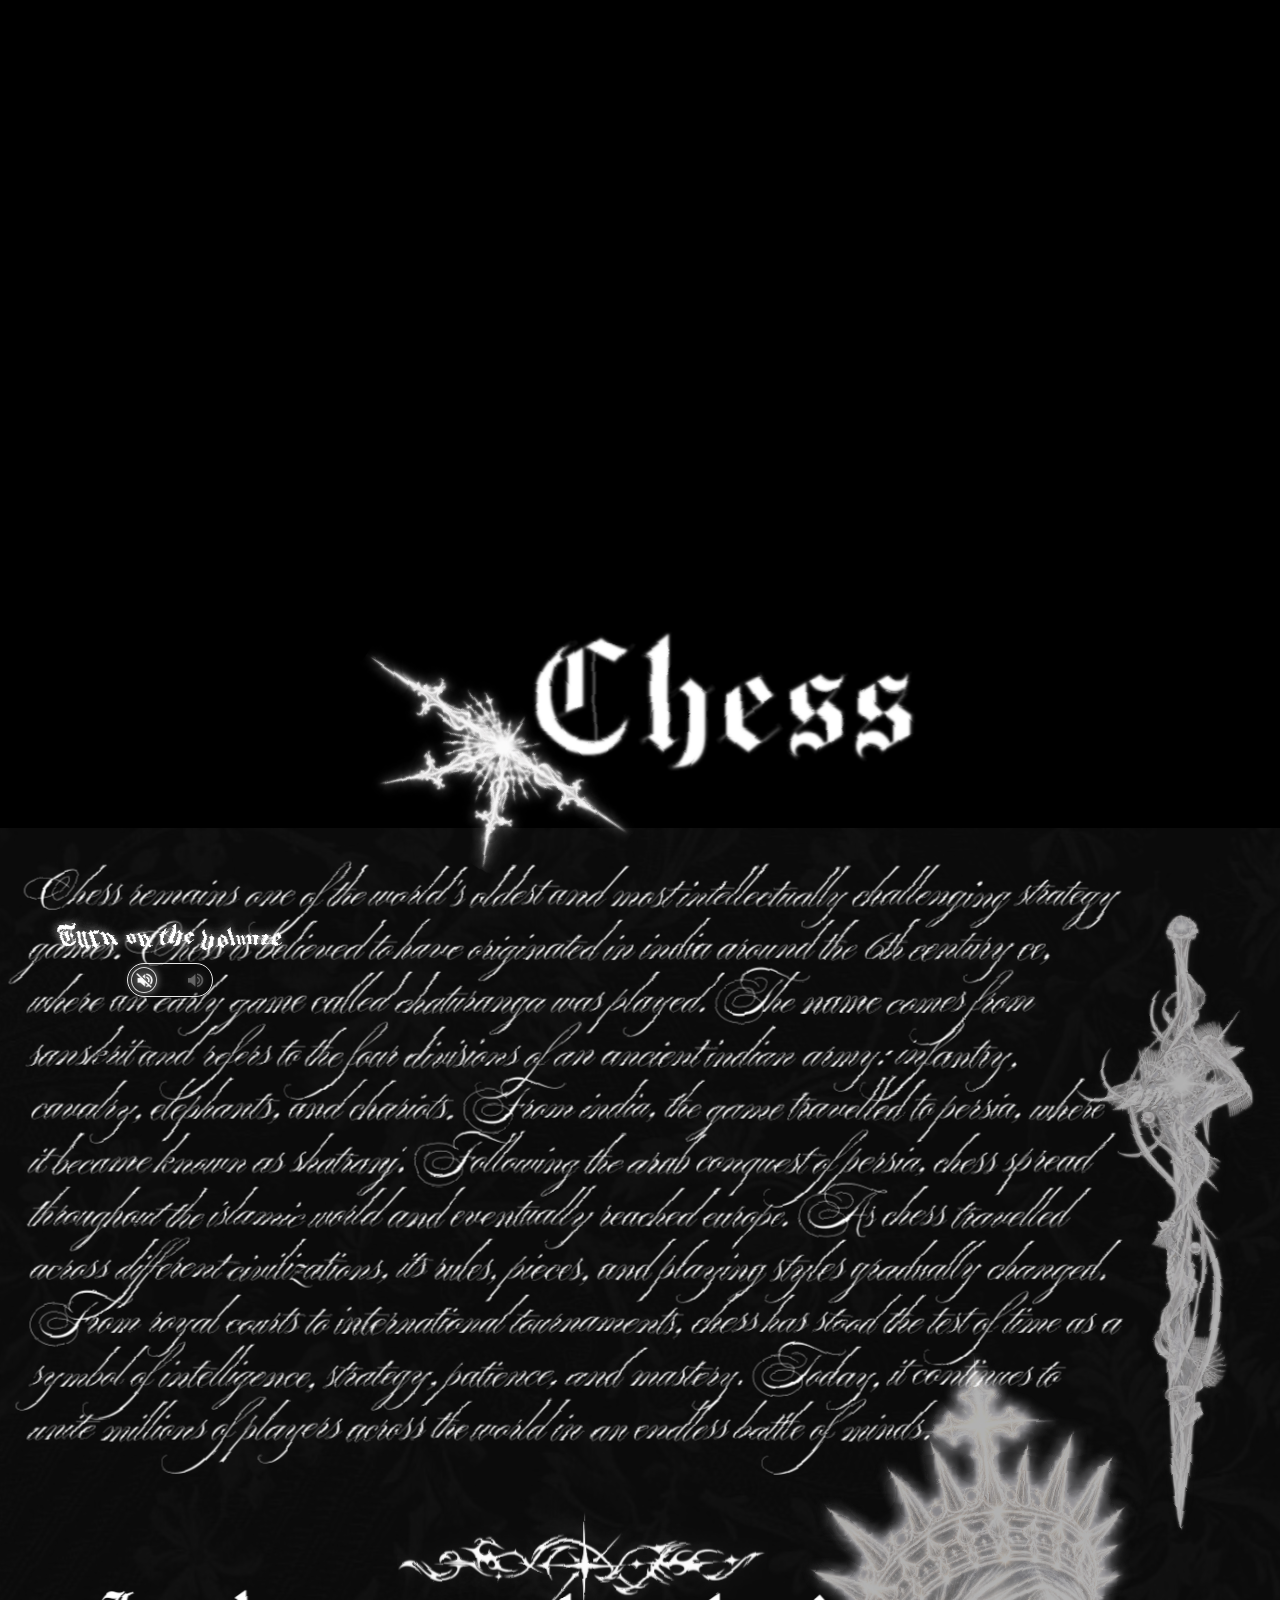
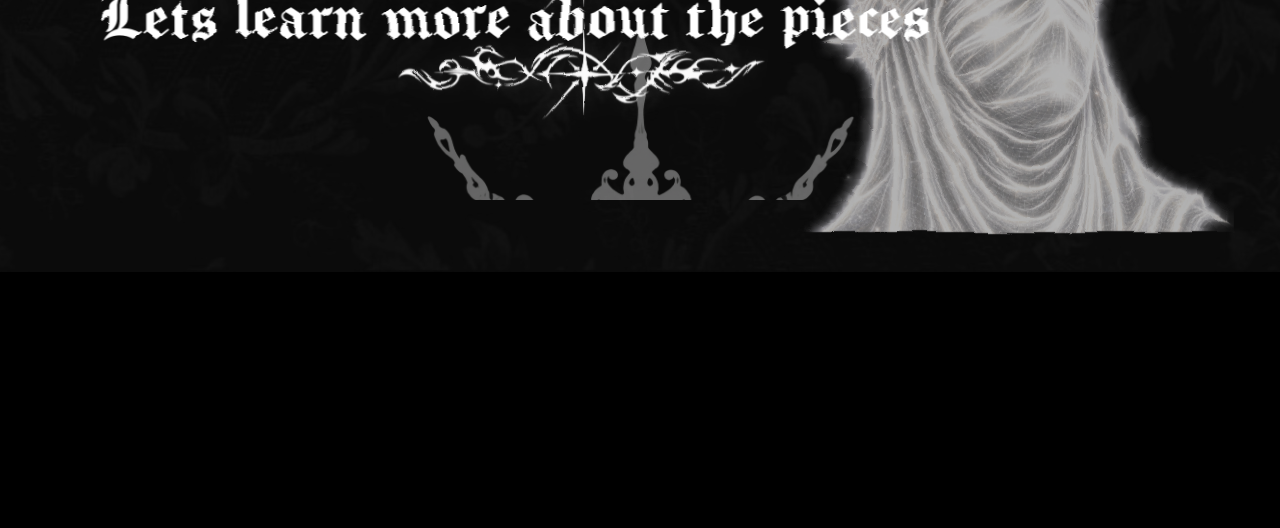
==== commit 632d167f: "Update existing files" ====
--- a/index.html
+++ b/index.html
@@ -103,7 +103,7 @@
   <div id="introVeil" aria-hidden="true"></div>
   <iframe id="chessIntroFrame" src="chess_clock_intro.html" title="Chess intro animation" allow="autoplay" aria-hidden="true" tabindex="-1"></iframe>
   <section class="king-page-section" id="kingPageSection" aria-label="The King chess piece">
-    <iframe class="king-page-frame" id="kingPageFrame" src="kpage.html" title="The King chess piece"></iframe>
+    <iframe class="king-page-frame" id="kingPageFrame" data-src="kpage.html" title="The King chess piece"></iframe>
   </section>
   <script>
     /* Pin the end of index.html in place while the king card scrolls over it (this is what shows blurred around the card). */
@@ -218,8 +218,8 @@
       </feDisplacementMap>
     </filter>
   </svg>
-  <audio id="backgroundSong" src="song.mp3" loop preload="auto" muted></audio>
-  <audio id="kingFadeAudio" src="effect.mp4" preload="auto"></audio>
+  <audio id="backgroundSong" src="song.mp3" loop preload="metadata" muted></audio>
+  <audio id="kingFadeAudio" src="effect.mp4" preload="none"></audio>
   <section class="sound-ui" aria-label="Sound control">
     <button id="volumePrompt" class="volume-prompt" type="button">Turn on the volume</button>
     <div class="volume-control">
@@ -384,6 +384,7 @@
       const pointer = { x: 0, y: 0, sx: 0, sy: 0, inside: false, started: false };
       let raf = 0;
       function move(event) {
+        if (event.pointerType === 'touch') return;   // no cursor on phones: skip the per-word hover maths
         if (!pointer.started) {
           pointer.x = pointer.sx = event.clientX;
           pointer.y = pointer.sy = event.clientY;
@@ -772,6 +773,7 @@
     (() => {
       const $ = (id) => document.getElementById(id);
       const room = $('kingScrollRoom'), section = $('kingPageSection'), veil = $('introVeil'), intro = $('chessIntroFrame');
+      const LOW = matchMedia('(pointer: coarse), (max-width: 1024px)').matches;
       const FINAL_BLUR = 22, FINAL_DIM = 0.38;   // same look the old .king-blur had behind the card
       const HOLD_MS = 350;                       // pause after the king has formed, before it starts to move
       const MOVE_MS = 1500;                      // the king mask flies onto the king.png position
@@ -786,6 +788,10 @@
       const setVeil = (blur, black) => {
         curBlur = blur; curBlack = black;
         veil.style.visibility = (blur > 0.01 || black > 0.001) ? 'visible' : 'hidden';
+        if (LOW) {   // phones: an animated full-screen backdrop blur is what makes the intro freeze, so just darken instead
+          veil.style.background = `rgba(0,0,0,${Math.min(0.9, black + 0.3 * Math.min(1, blur / FINAL_BLUR)).toFixed(3)})`;
+          return;
+        }
         const f = `blur(${blur.toFixed(2)}px) saturate(${(1 + 0.15 * Math.min(1, blur / FINAL_BLUR)).toFixed(3)})`;
         veil.style.webkitBackdropFilter = veil.style.backdropFilter = f;
         veil.style.background = `rgba(0,0,0,${black.toFixed(3)})`;
@@ -894,6 +900,7 @@
       }
       function trigger() {
         phase = 'intro'; lock();
+        document.body.classList.add('intro-on');   // freeze the page's own background animations while the intro plays
         window.dispatchEvent(new Event('chess-intro-reset'));   // re-arms the king sound effects
         if (ready) startIntro(); else pending = true;
       }
@@ -974,7 +981,7 @@
             section.style.visibility = 'hidden'; section.style.transform = 'translateY(100vh)'; section.style.opacity = 0;
             intro.style.visibility = 'hidden'; intro.style.opacity = '1'; intro.style.transform = '';
             try { intro.contentWindow.postMessage({ type: 'chess-intro-stop' }, '*'); } catch (e) {}
-            phase = 'idle'; poke();
+            phase = 'idle'; document.body.classList.remove('intro-on'); poke();
           }
         };
         raf = requestAnimationFrame(step);
@@ -989,5 +996,14 @@
       check();
     })();
   </script>
+<script>
+  /* Load the heavy king card (WebGL) only after the main page is up, so first paint is fast. */
+  (() => {
+    const f = document.getElementById('kingPageFrame');
+    const go = () => { if (!f.src) f.src = f.dataset.src; };
+    const later = () => (window.requestIdleCallback ? requestIdleCallback(go, { timeout: 4000 }) : setTimeout(go, 2000));
+    if (document.readyState === 'complete') later(); else addEventListener('load', later);
+  })();
+</script>
 </body>
 </html>
--- a/design.css
+++ b/design.css
@@ -879,3 +879,22 @@
   right: -6%; bottom: -2vh;
 }
 @media (max-width: 520px) { .sound-ui { transform: scale(.8); } }
+
+/* ===== Performance on phones / touch screens: no animated SVG displacement filters, fewer blended layers ===== */
+@media (max-width: 1024px), (pointer: coarse) {
+  .board-db6f17278ef7 > .shape, .page-stage > .shape { filter: none !important; animation: none !important; will-change: auto !important; }
+  .page-stage > .image-db87d6950a4f, .page-stage > .ethereal-w-db88f0aa579b { filter: brightness(0.6) !important; }
+  .kinetic-word, .kinetic-near, .kinetic-hover { filter: none !important; animation: none !important; will-change: auto !important; }
+  .volume-prompt { filter: none !important; }
+  .lets-learn-dc952e24671e { filter: none !important; }
+  #fogBackground::after, #webTexture::after { display: none; }
+  #webTexture::before { filter: grayscale(1) brightness(0.65) contrast(0.8) !important; animation-duration: 60s; }
+  #fogBackground::before { animation-duration: 48s; }
+}
+
+/* While the intro / king card is on screen, the page behind it stays still (saves a lot of GPU). */
+body.intro-on *, body.intro-on *::before, body.intro-on *::after { animation-play-state: paused !important; }
+body.intro-on #webTexture, body.intro-on #fogBackground::after { display: none; }
+@media (max-width: 1024px), (pointer: coarse) {
+  #introVeil { -webkit-backdrop-filter: none !important; backdrop-filter: none !important; }
+}
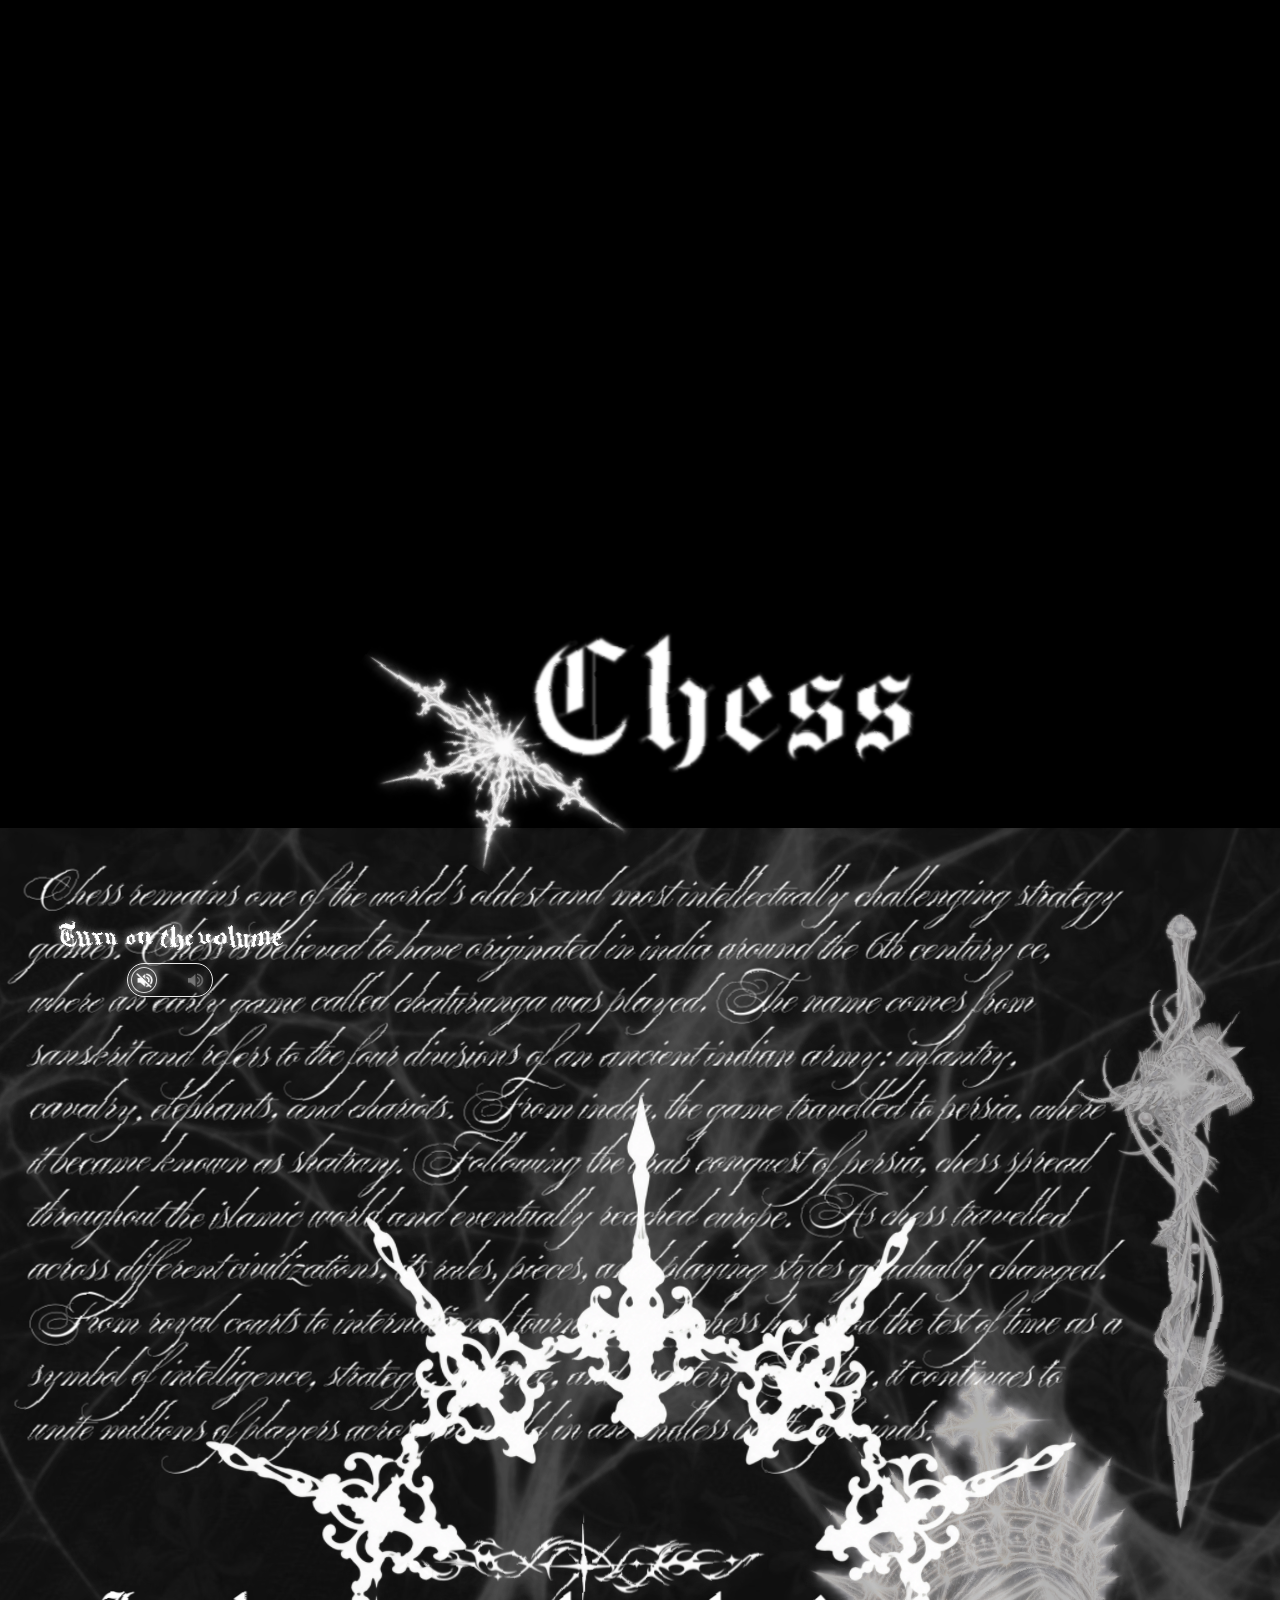
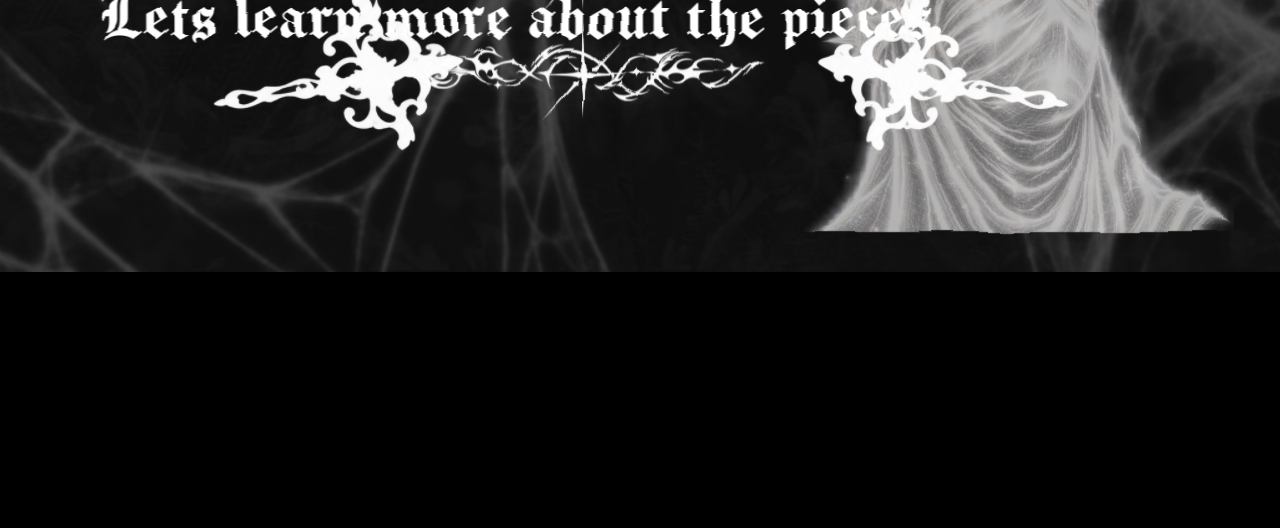
==== commit 4c28ebf8: "Update index.html" ====
--- a/index.html
+++ b/index.html
@@ -26,6 +26,7 @@
   <div id="fogBackground" aria-hidden="true">
     <div id="webTexture" aria-hidden="true"></div>
   </div>
+  <div id="webKeep" aria-hidden="true"></div>
   <main class="page-stage" id="pageStage">
   <div class="shape rect image-db87d6950a4f" aria-hidden="true"></div>
   <div class="shape rect ethereal-w-db88f0aa579b" aria-hidden="true"></div>
@@ -900,7 +901,7 @@
       }
       function trigger() {
         phase = 'intro'; lock();
-        document.body.classList.add('intro-on');   // freeze the page's own background animations while the intro plays
+        document.body.classList.add('intro-on', 'web-keep');   // freeze the page's own background animations while the intro plays
         window.dispatchEvent(new Event('chess-intro-reset'));   // re-arms the king sound effects
         if (ready) startIntro(); else pending = true;
       }
@@ -959,7 +960,7 @@
           setVeil(b0 + (FINAL_BLUR - b0) * e, k0 + (FINAL_DIM - k0) * e);   // settle into the soft blurred backdrop
           poke();
           if (k < 1) raf = requestAnimationFrame(step);
-          else { section.classList.add('is-live'); intro.style.visibility = 'hidden'; phase = 'card'; locked = false; poke(); }
+          else { section.classList.add('is-live'); document.body.classList.remove('web-keep'); intro.style.visibility = 'hidden'; phase = 'card'; locked = false; poke(); }
         };
         raf = requestAnimationFrame(step);
       }
@@ -981,7 +982,7 @@
             section.style.visibility = 'hidden'; section.style.transform = 'translateY(100vh)'; section.style.opacity = 0;
             intro.style.visibility = 'hidden'; intro.style.opacity = '1'; intro.style.transform = '';
             try { intro.contentWindow.postMessage({ type: 'chess-intro-stop' }, '*'); } catch (e) {}
-            phase = 'idle'; document.body.classList.remove('intro-on'); poke();
+            phase = 'idle'; document.body.classList.remove('intro-on', 'web-keep'); poke();
           }
         };
         raf = requestAnimationFrame(step);
--- a/design.css
+++ b/design.css
@@ -887,14 +887,12 @@
   .kinetic-word, .kinetic-near, .kinetic-hover { filter: none !important; animation: none !important; will-change: auto !important; }
   .volume-prompt { filter: none !important; }
   .lets-learn-dc952e24671e { filter: none !important; }
-  #fogBackground::after, #webTexture::after { display: none; }
   #webTexture::before { filter: grayscale(1) brightness(0.65) contrast(0.8) !important; animation-duration: 60s; }
   #fogBackground::before { animation-duration: 48s; }
 }
 
 /* While the intro / king card is on screen, the page behind it stays still (saves a lot of GPU). */
 body.intro-on *, body.intro-on *::before, body.intro-on *::after { animation-play-state: paused !important; }
-body.intro-on #webTexture, body.intro-on #fogBackground::after { display: none; }
 @media (max-width: 1024px), (pointer: coarse) {
   #introVeil { -webkit-backdrop-filter: none !important; backdrop-filter: none !important; }
 }
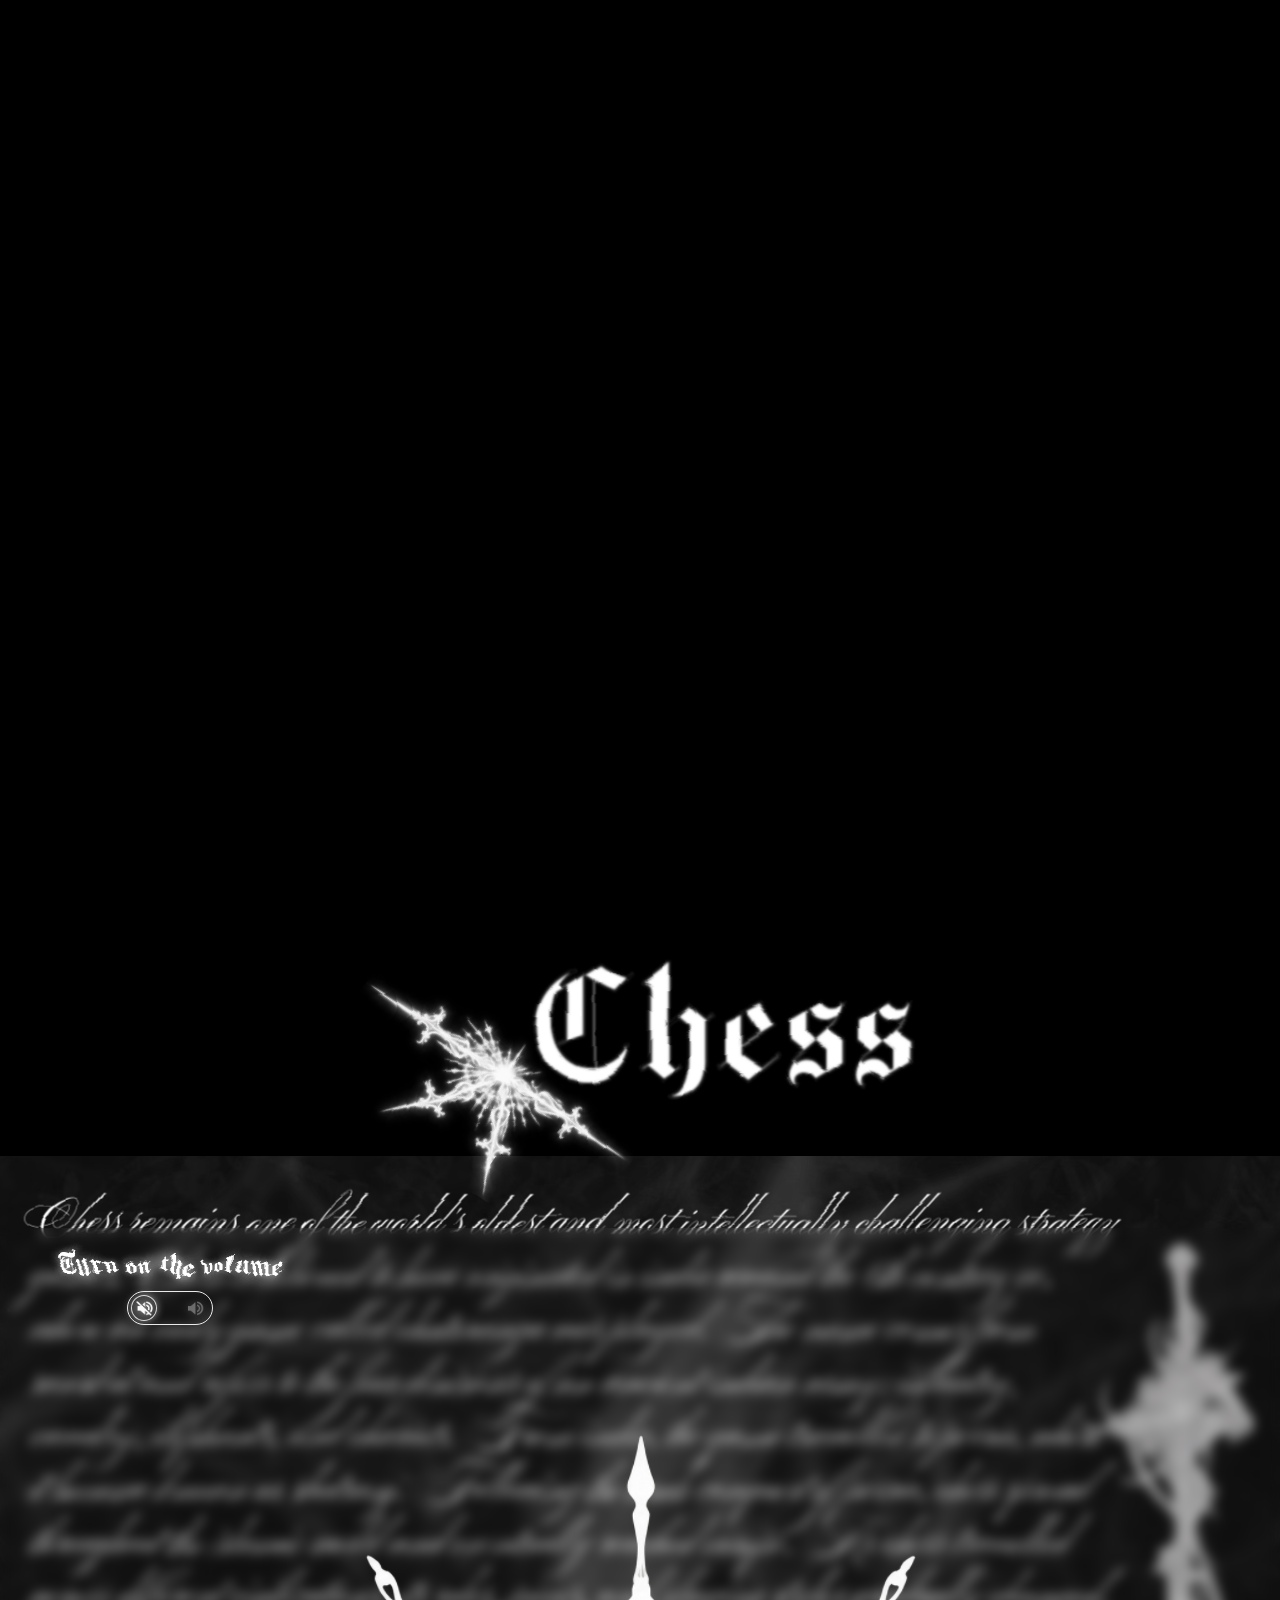
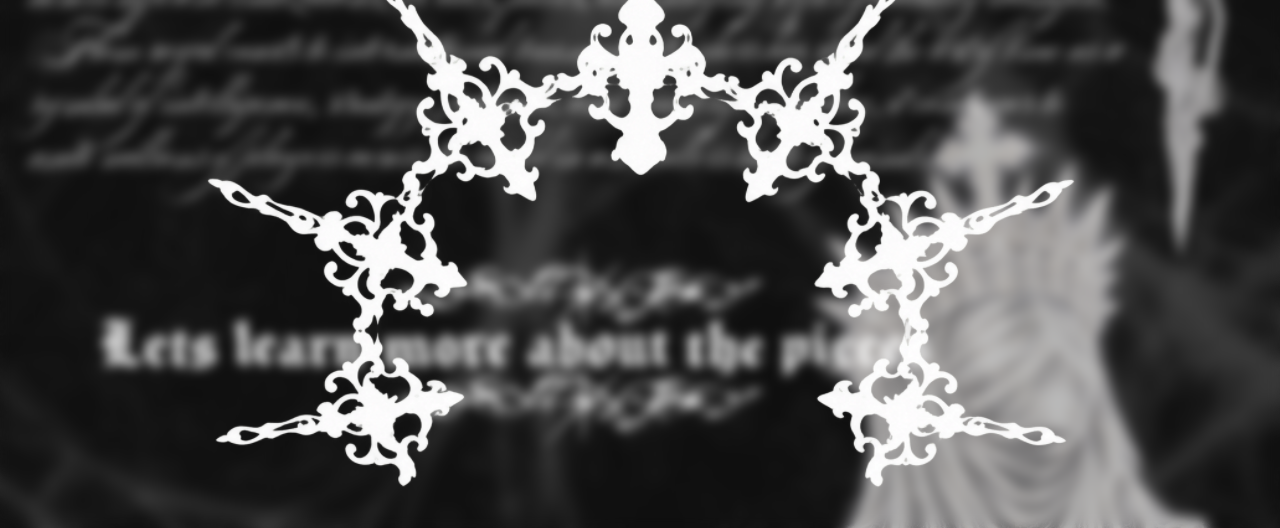
==== commit d5f2c952: "Update project files" ====
--- a/index.html
+++ b/index.html
@@ -781,6 +781,7 @@
       const FADE_MS = 1400;                      // then kpage fades in (and the mask fades out)
       const ease = (k) => k < 0.5 ? 4 * k * k * k : 1 - Math.pow(-2 * k + 2, 3) / 2;
       const frame = $('kingPageFrame');
+      const webTex = $('webTexture');
       window.__kpageHandoff = true;
       let kingSrc = null;                        // king mask rect inside the intro (viewport px); the intro may report it
       const ss = (a, b, x) => { x = Math.min(1, Math.max(0, (x - a) / (b - a))); return x * x * (3 - 2 * x); };
@@ -788,6 +789,12 @@
 
       const setVeil = (blur, black) => {
         curBlur = blur; curBlack = black;
+        // web.png fades + blurs together with the veil (instead of vanishing the moment the intro starts)
+        if (webTex) {
+          const k = Math.min(1, Math.max(blur / FINAL_BLUR, black / FINAL_DIM));
+          webTex.style.setProperty('--veil', k.toFixed(3));
+          webTex.style.visibility = k >= 0.995 ? 'hidden' : 'visible';   // fully faded: stop drawing it
+        }
         veil.style.visibility = (blur > 0.01 || black > 0.001) ? 'visible' : 'hidden';
         if (LOW) {   // phones: an animated full-screen backdrop blur is what makes the intro freeze, so just darken instead
           veil.style.background = `rgba(0,0,0,${Math.min(0.9, black + 0.3 * Math.min(1, blur / FINAL_BLUR)).toFixed(3)})`;
--- a/design.css
+++ b/design.css
@@ -892,7 +892,23 @@
 }
 
 /* While the intro / king card is on screen, the page behind it stays still (saves a lot of GPU). */
-body.intro-on *, body.intro-on *::before, body.intro-on *::after { animation-play-state: paused !important; }
+body.intro-on :not(#fogBackground):not(#webTexture), body.intro-on :not(#fogBackground):not(#webTexture)::before, body.intro-on :not(#fogBackground):not(#webTexture)::after { animation-play-state: paused !important; }
+/* fog + web.png keep drifting during the intro; they are only blurred/dimmed by the veil */
+
 @media (max-width: 1024px), (pointer: coarse) {
   #introVeil { -webkit-backdrop-filter: none !important; backdrop-filter: none !important; }
 }
+
+/* web.png follows the intro veil: it blurs and fades out in step with the rest of the page
+   (--veil goes 0 -> 1 and is set on #webTexture by the intro script in index.html). */
+#webTexture::before {
+  opacity: calc(0.28 * (1 - var(--veil, 0)));
+  filter: grayscale(1) brightness(0.65) contrast(0.8) blur(calc(1px + var(--veil, 0) * 16px));
+}
+#webTexture::after {
+  opacity: calc(0.16 * (1 - var(--veil, 0)));
+  filter: grayscale(1) brightness(0.7) blur(calc(5px + var(--veil, 0) * 16px));
+}
+@media (max-width: 1024px), (pointer: coarse) {
+  #webTexture::before { filter: grayscale(1) brightness(0.65) contrast(0.8) !important; }
+}
